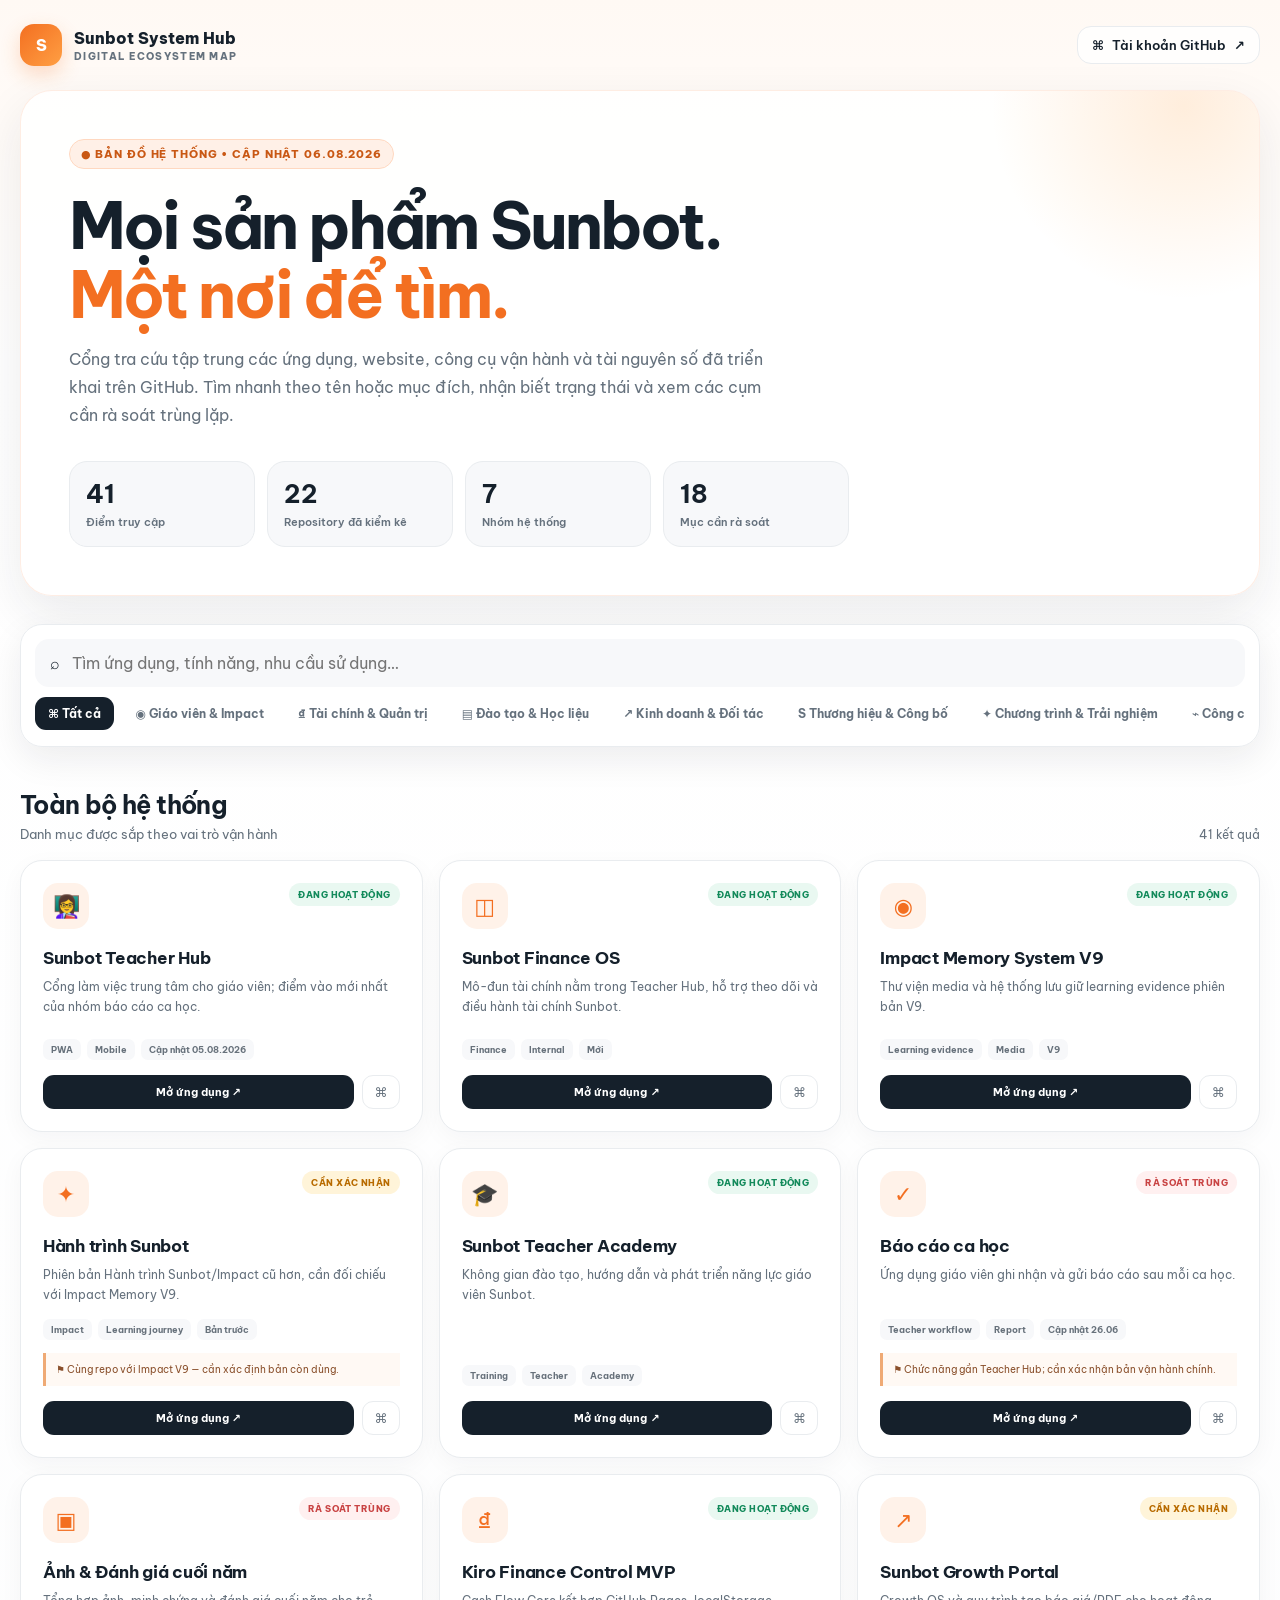
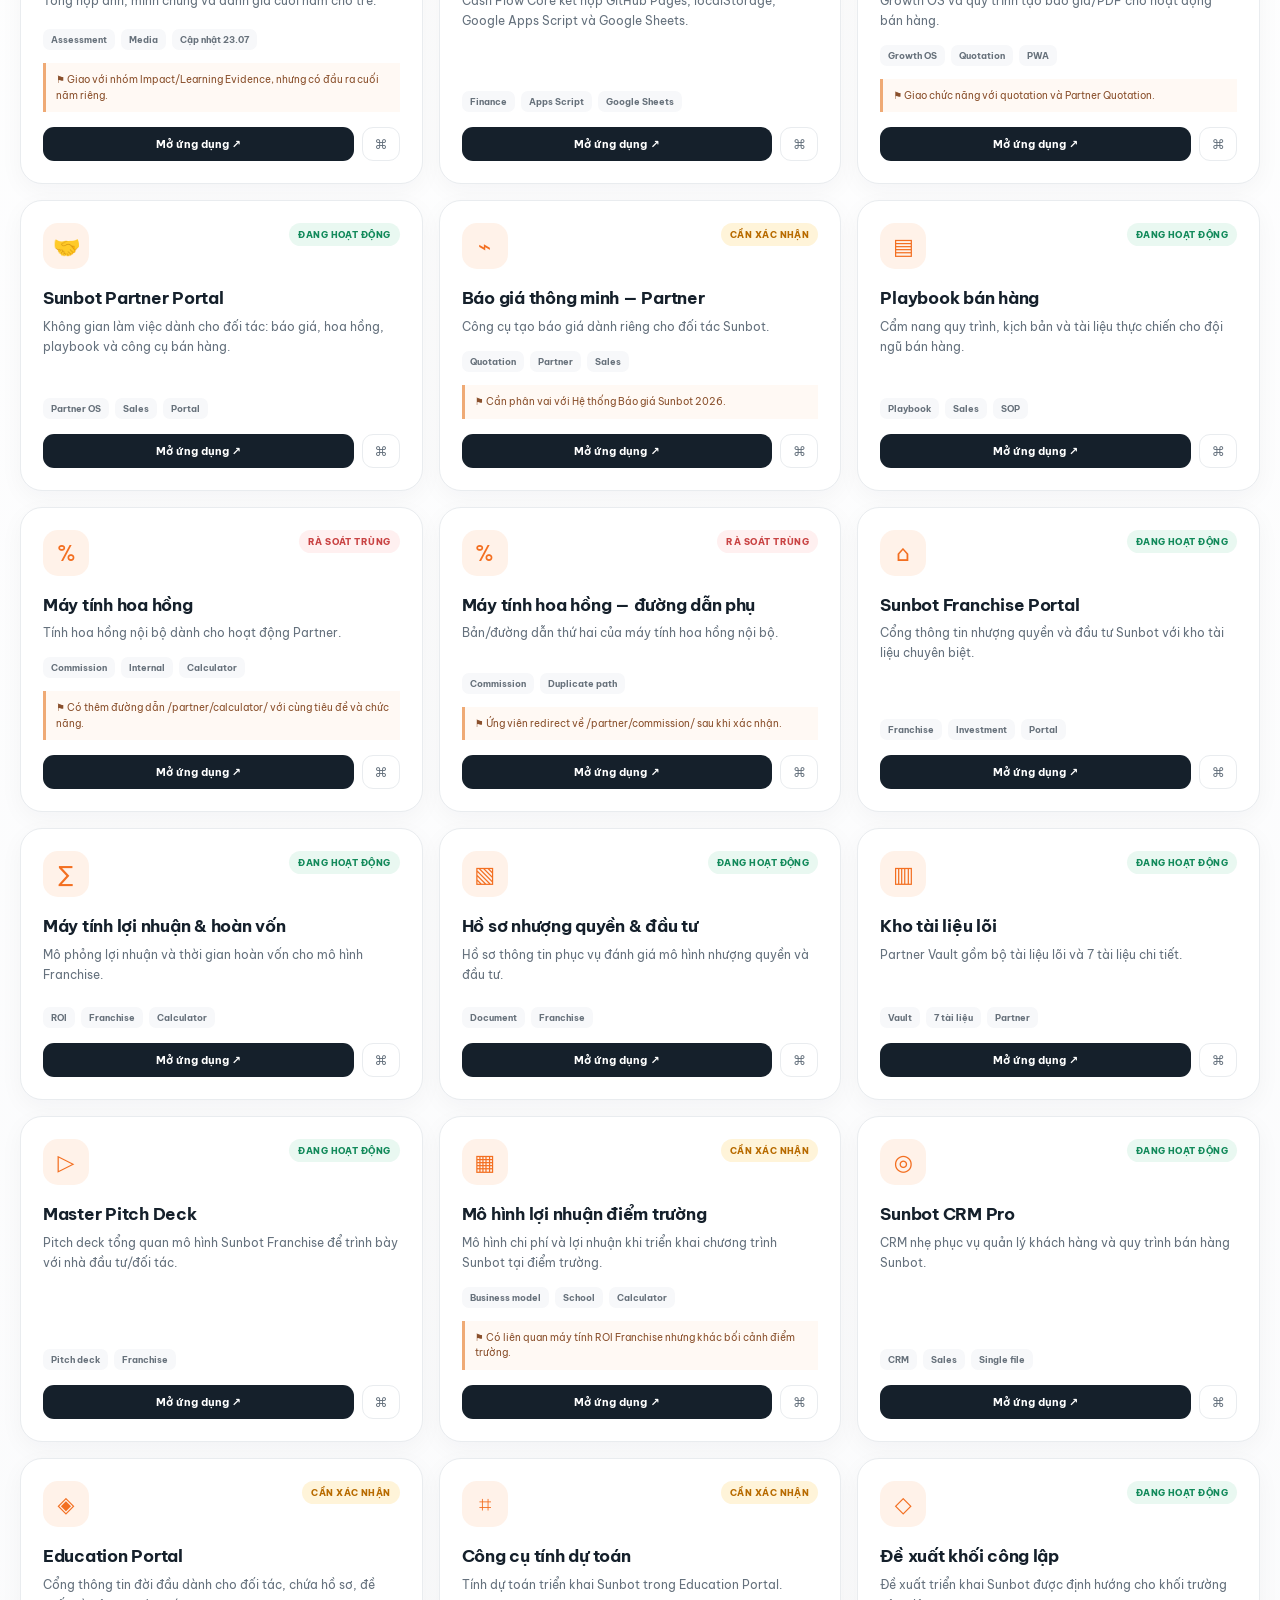
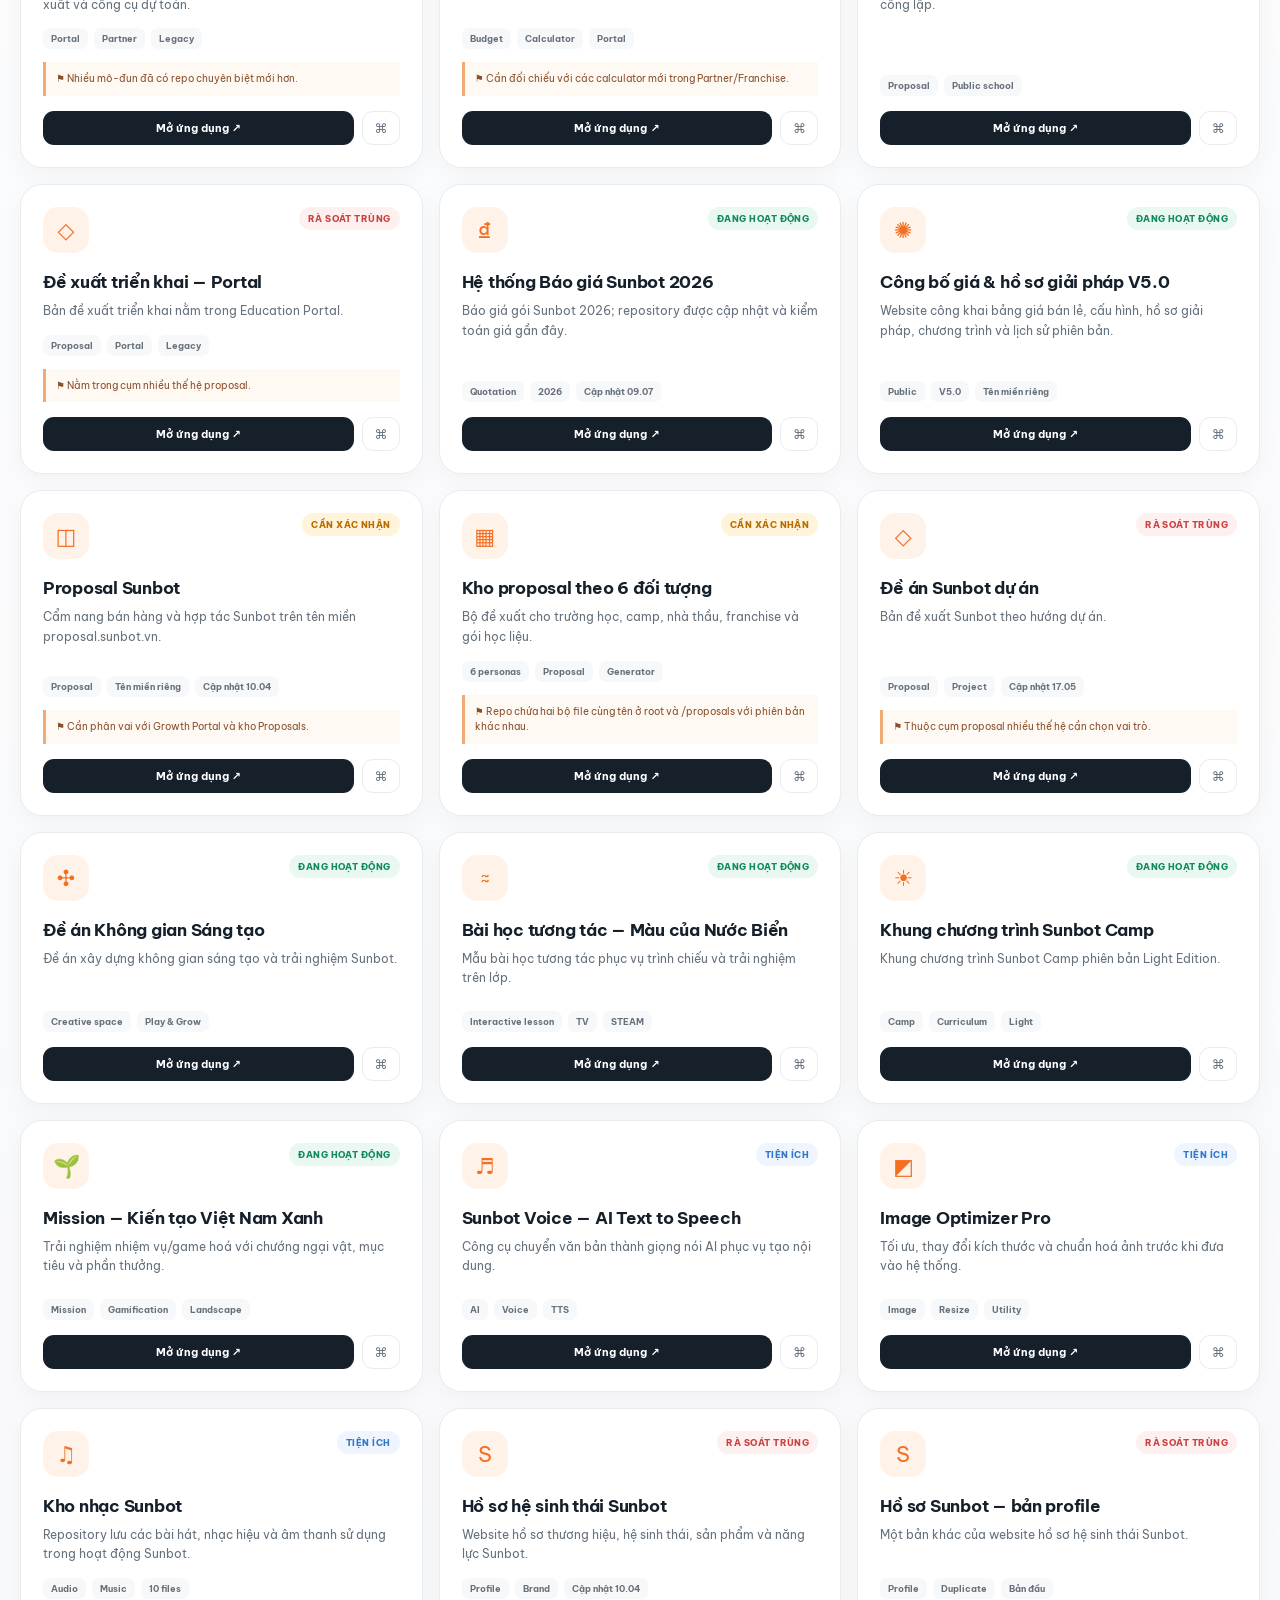
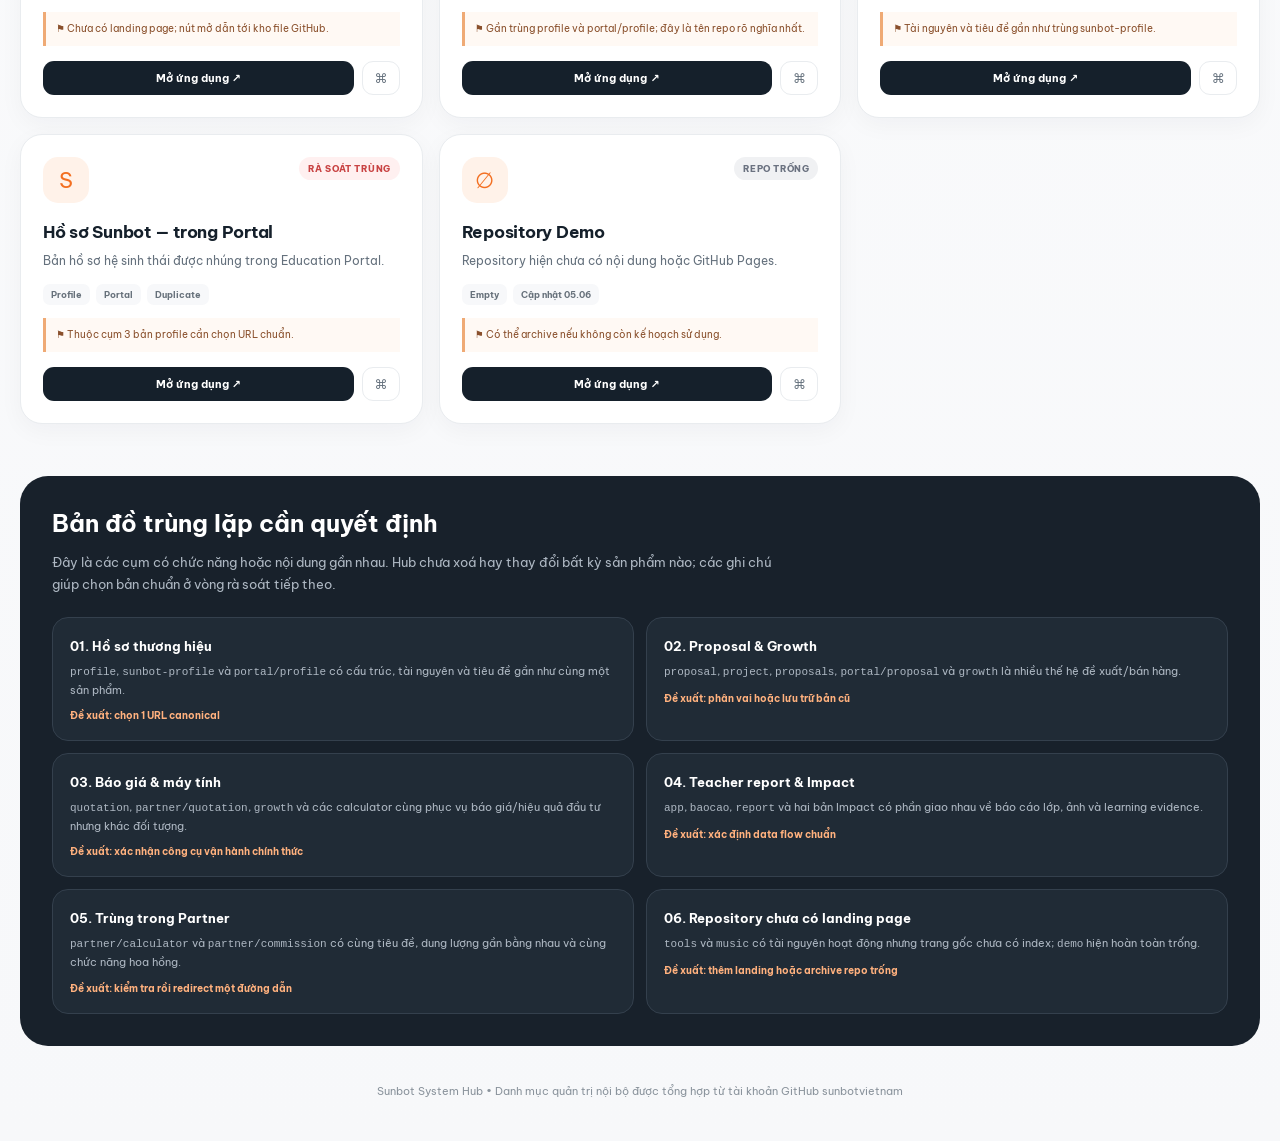
==== index.html @ 1b84eb90 "Create Sunbot System Hub" ====
<!doctype html>
<html lang="vi">
<head>
  <meta charset="utf-8">
  <meta name="viewport" content="width=device-width, initial-scale=1, viewport-fit=cover">
  <meta name="theme-color" content="#f36f21">
  <meta name="description" content="Cổng tra cứu tập trung các ứng dụng, website và công cụ trong hệ sinh thái Sunbot.">
  <title>Sunbot System Hub — Bản đồ hệ sinh thái số</title>
  <link rel="preconnect" href="https://fonts.googleapis.com">
  <link rel="preconnect" href="https://fonts.gstatic.com" crossorigin>
  <link href="https://fonts.googleapis.com/css2?family=Be+Vietnam+Pro:wght@400;500;600;700;800&display=swap" rel="stylesheet">
  <style>
    :root{--orange:#f36f21;--orange-2:#ff9f43;--ink:#15202b;--muted:#65717d;--line:#e9ecef;--soft:#f7f8fa;--white:#fff;--green:#138a5b;--amber:#b86b00;--red:#c94444;--blue:#3377c7;--shadow:0 18px 50px rgba(28,35,43,.09);--radius:24px}
    *{box-sizing:border-box}html{scroll-behavior:smooth}body{margin:0;color:var(--ink);font-family:"Be Vietnam Pro",system-ui,sans-serif;background:linear-gradient(180deg,#fff9f4 0,#fff 360px,#f7f8fa 100%);min-height:100vh}button,input{font:inherit}a{color:inherit;text-decoration:none}
    .shell{width:min(1240px,calc(100% - 40px));margin:auto}.topbar{display:flex;align-items:center;justify-content:space-between;padding:24px 0}.brand{display:flex;align-items:center;gap:12px;font-weight:800}.brand-mark{width:42px;height:42px;border-radius:14px;display:grid;place-items:center;color:#fff;background:linear-gradient(135deg,var(--orange),var(--orange-2));box-shadow:0 8px 20px rgba(243,111,33,.24)}.brand small{display:block;color:var(--muted);font-size:10px;letter-spacing:.13em;text-transform:uppercase;margin-top:2px}.github-link{display:flex;align-items:center;gap:8px;border:1px solid var(--line);padding:10px 14px;border-radius:14px;background:rgba(255,255,255,.8);font-size:13px;font-weight:600}.github-link:hover{border-color:#cfd4d8;background:#fff}
    .hero{position:relative;overflow:hidden;padding:48px;border:1px solid rgba(243,111,33,.12);border-radius:32px;background:rgba(255,255,255,.82);box-shadow:var(--shadow);isolation:isolate}.hero:after{content:"";position:absolute;z-index:-1;width:390px;height:390px;right:-120px;top:-180px;border-radius:50%;background:radial-gradient(circle,var(--orange-2),rgba(255,159,67,0) 70%);opacity:.18}.eyebrow{display:inline-flex;gap:8px;align-items:center;color:#c95713;background:#fff0e7;border:1px solid #ffd8c0;padding:7px 11px;border-radius:999px;font-size:11px;font-weight:800;letter-spacing:.08em;text-transform:uppercase}.hero h1{font-size:clamp(34px,5vw,64px);line-height:1.08;letter-spacing:-.045em;margin:22px 0 16px;max-width:850px}.hero h1 span{color:var(--orange)}.hero p{font-size:16px;line-height:1.75;color:var(--muted);max-width:720px;margin:0}.stats{display:grid;grid-template-columns:repeat(4,1fr);gap:12px;margin-top:32px;max-width:780px}.stat{padding:16px;border-radius:18px;background:var(--soft);border:1px solid var(--line)}.stat b{display:block;font-size:25px}.stat span{font-size:11px;color:var(--muted);font-weight:600}
    .toolbar{position:sticky;top:0;z-index:20;margin:28px 0 20px;padding:14px;border:1px solid var(--line);border-radius:22px;background:rgba(255,255,255,.9);box-shadow:0 12px 35px rgba(20,30,40,.08);backdrop-filter:blur(15px)}.search{display:flex;align-items:center;gap:10px;padding:0 14px;background:var(--soft);border:1px solid transparent;border-radius:14px}.search:focus-within{border-color:#ffbd91;background:#fff}.search input{width:100%;height:46px;border:0;outline:0;background:transparent;color:var(--ink)}.filters{display:flex;gap:8px;margin-top:10px;overflow:auto;padding-bottom:2px;scrollbar-width:none}.filter{white-space:nowrap;border:0;background:transparent;color:var(--muted);padding:9px 13px;border-radius:11px;cursor:pointer;font-size:12px;font-weight:700}.filter.active{color:#fff;background:var(--ink)}
    .section-head{display:flex;align-items:end;justify-content:space-between;margin:42px 0 18px}.section-head h2{margin:0 0 5px;font-size:25px;letter-spacing:-.025em}.section-head p{margin:0;color:var(--muted);font-size:13px}.count{font-size:12px;color:var(--muted)}.grid{display:grid;grid-template-columns:repeat(3,1fr);gap:16px}.card{display:flex;flex-direction:column;min-height:272px;padding:22px;border-radius:22px;border:1px solid var(--line);background:#fff;box-shadow:0 7px 25px rgba(25,35,45,.04);transition:.2s}.card:hover{transform:translateY(-3px);box-shadow:0 18px 36px rgba(25,35,45,.10);border-color:#ddd}.card-top{display:flex;justify-content:space-between;gap:12px;align-items:start}.icon{display:grid;place-items:center;width:46px;height:46px;border-radius:15px;background:#fff2e9;color:var(--orange);font-size:22px}.badge{padding:6px 9px;border-radius:999px;font-size:9px;font-weight:800;letter-spacing:.05em;text-transform:uppercase}.badge.active{color:var(--green);background:#e9f8f1}.badge.review{color:var(--amber);background:#fff4d9}.badge.duplicate{color:var(--red);background:#fff0f0}.badge.utility{color:var(--blue);background:#eef5ff}.badge.empty{color:#6b7280;background:#f0f1f3}.card h3{font-size:17px;line-height:1.35;margin:18px 0 7px;letter-spacing:-.015em}.card .desc{color:var(--muted);font-size:12px;line-height:1.65;margin:0 0 14px}.meta{display:flex;flex-wrap:wrap;gap:6px;margin-top:auto}.chip{padding:5px 8px;background:var(--soft);border-radius:7px;color:#67717b;font-size:9px;font-weight:700}.note{margin-top:13px;padding:9px 10px;border-left:3px solid #efaa75;background:#fff9f4;color:#8a502c;font-size:10px;line-height:1.55}.actions{display:flex;gap:8px;margin-top:15px}.open{flex:1;text-align:center;padding:10px 12px;border-radius:11px;background:var(--ink);color:#fff;font-size:11px;font-weight:700}.repo{display:grid;place-items:center;width:38px;border:1px solid var(--line);border-radius:11px;color:var(--muted);font-size:13px}.open:hover{background:var(--orange)}.repo:hover{border-color:var(--ink);color:var(--ink)}
    .audit{margin-top:52px;padding:32px;border-radius:28px;background:#18212b;color:#fff}.audit h2{margin:0 0 8px}.audit>p{color:#aeb8c3;font-size:13px;line-height:1.7;max-width:720px}.audit-grid{display:grid;grid-template-columns:repeat(2,1fr);gap:12px;margin-top:22px}.audit-item{padding:17px;border:1px solid #34404d;border-radius:16px;background:#202b36}.audit-item b{font-size:13px}.audit-item p{margin:8px 0 0;color:#aeb8c3;font-size:11px;line-height:1.6}.audit-item span{display:inline-block;margin-top:10px;color:#ffb17e;font-size:10px;font-weight:700}.empty-state{display:none;text-align:center;padding:70px 20px;color:var(--muted)}footer{padding:38px 0 46px;text-align:center;color:#8a939c;font-size:11px}
    @media(max-width:920px){.grid{grid-template-columns:repeat(2,1fr)}.stats{grid-template-columns:repeat(2,1fr)}.hero{padding:36px}.audit-grid{grid-template-columns:1fr}}
    @media(max-width:620px){.shell{width:min(100% - 24px,1240px)}.topbar{padding:15px 0}.brand small{display:none}.github-link span{display:none}.hero{padding:28px 22px;border-radius:25px}.hero h1{font-size:38px}.hero p{font-size:14px}.stats{gap:8px}.stat{padding:13px}.stat b{font-size:21px}.toolbar{margin-top:18px;border-radius:18px}.grid{grid-template-columns:1fr}.section-head{margin-top:30px}.card{min-height:250px}.audit{padding:25px 19px;border-radius:24px}}
  </style>
</head>
<body>
  <header class="shell topbar">
    <a class="brand" href="#top"><span class="brand-mark">S</span><span>Sunbot System Hub<small>Digital ecosystem map</small></span></a>
    <a class="github-link" href="https://github.com/sunbotvietnam" target="_blank" rel="noopener">⌘ <span>Tài khoản GitHub</span> ↗</a>
  </header>
  <main id="top" class="shell">
    <section class="hero">
      <span class="eyebrow">● Bản đồ hệ thống • cập nhật 06.08.2026</span>
      <h1>Mọi sản phẩm Sunbot.<br><span>Một nơi để tìm.</span></h1>
      <p>Cổng tra cứu tập trung các ứng dụng, website, công cụ vận hành và tài nguyên số đã triển khai trên GitHub. Tìm nhanh theo tên hoặc mục đích, nhận biết trạng thái và xem các cụm cần rà soát trùng lặp.</p>
      <div class="stats"><div class="stat"><b id="statItems">0</b><span>Điểm truy cập</span></div><div class="stat"><b>22</b><span>Repository đã kiểm kê</span></div><div class="stat"><b id="statCategories">0</b><span>Nhóm hệ thống</span></div><div class="stat"><b id="statReview">0</b><span>Mục cần rà soát</span></div></div>
    </section>
    <section class="toolbar" aria-label="Tìm kiếm và bộ lọc">
      <label class="search">⌕<input id="search" type="search" placeholder="Tìm ứng dụng, tính năng, nhu cầu sử dụng…" autocomplete="off"></label>
      <div class="filters" id="filters"></div>
    </section>
    <div class="section-head"><div><h2 id="viewTitle">Toàn bộ hệ thống</h2><p id="viewSubtitle">Danh mục được sắp theo vai trò vận hành</p></div><span class="count" id="resultCount"></span></div>
    <section class="grid" id="grid" aria-live="polite"></section>
    <div class="empty-state" id="empty">Không tìm thấy nội dung phù hợp. Hãy thử từ khoá khác.</div>
    <section class="audit" id="audit">
      <h2>Bản đồ trùng lặp cần quyết định</h2>
      <p>Đây là các cụm có chức năng hoặc nội dung gần nhau. Hub chưa xoá hay thay đổi bất kỳ sản phẩm nào; các ghi chú giúp chọn bản chuẩn ở vòng rà soát tiếp theo.</p>
      <div class="audit-grid">
        <article class="audit-item"><b>01. Hồ sơ thương hiệu</b><p><code>profile</code>, <code>sunbot-profile</code> và <code>portal/profile</code> có cấu trúc, tài nguyên và tiêu đề gần như cùng một sản phẩm.</p><span>Đề xuất: chọn 1 URL canonical</span></article>
        <article class="audit-item"><b>02. Proposal & Growth</b><p><code>proposal</code>, <code>project</code>, <code>proposals</code>, <code>portal/proposal</code> và <code>growth</code> là nhiều thế hệ đề xuất/bán hàng.</p><span>Đề xuất: phân vai hoặc lưu trữ bản cũ</span></article>
        <article class="audit-item"><b>03. Báo giá & máy tính</b><p><code>quotation</code>, <code>partner/quotation</code>, <code>growth</code> và các calculator cùng phục vụ báo giá/hiệu quả đầu tư nhưng khác đối tượng.</p><span>Đề xuất: xác nhận công cụ vận hành chính thức</span></article>
        <article class="audit-item"><b>04. Teacher report & Impact</b><p><code>app</code>, <code>baocao</code>, <code>report</code> và hai bản Impact có phần giao nhau về báo cáo lớp, ảnh và learning evidence.</p><span>Đề xuất: xác định data flow chuẩn</span></article>
        <article class="audit-item"><b>05. Trùng trong Partner</b><p><code>partner/calculator</code> và <code>partner/commission</code> có cùng tiêu đề, dung lượng gần bằng nhau và cùng chức năng hoa hồng.</p><span>Đề xuất: kiểm tra rồi redirect một đường dẫn</span></article>
        <article class="audit-item"><b>06. Repository chưa có landing page</b><p><code>tools</code> và <code>music</code> có tài nguyên hoạt động nhưng trang gốc chưa có index; <code>demo</code> hiện hoàn toàn trống.</p><span>Đề xuất: thêm landing hoặc archive repo trống</span></article>
      </div>
    </section>
  </main>
  <footer class="shell">Sunbot System Hub • Danh mục quản trị nội bộ được tổng hợp từ tài khoản GitHub sunbotvietnam</footer>
  <script>
    const G='https://github.com/sunbotvietnam/';
    const P='https://sunbotvietnam.github.io/';
    const items=[
      {n:'Sunbot Teacher Hub',c:'Giáo viên & Impact',i:'👩‍🏫',u:P+'app/',r:'app',s:'active',d:'Cổng làm việc trung tâm cho giáo viên; điểm vào mới nhất của nhóm báo cáo ca học.',t:['PWA','Mobile','Cập nhật 05.08.2026'],k:'giáo viên báo cáo ca học teacher'},
      {n:'Sunbot Finance OS',c:'Tài chính & Quản trị',i:'◫',u:P+'app/finance/',r:'app',s:'active',d:'Mô-đun tài chính nằm trong Teacher Hub, hỗ trợ theo dõi và điều hành tài chính Sunbot.',t:['Finance','Internal','Mới'],k:'tài chính dòng tiền'},
      {n:'Impact Memory System V9',c:'Giáo viên & Impact',i:'◉',u:P+'app/impact%2026.6/',r:'app',s:'active',d:'Thư viện media và hệ thống lưu giữ learning evidence phiên bản V9.',t:['Learning evidence','Media','V9'],k:'ảnh video lớp học impact memory'},
      {n:'Hành trình Sunbot',c:'Giáo viên & Impact',i:'✦',u:P+'app/impact/',r:'app',s:'review',d:'Phiên bản Hành trình Sunbot/Impact cũ hơn, cần đối chiếu với Impact Memory V9.',t:['Impact','Learning journey','Bản trước'],note:'Cùng repo với Impact V9 — cần xác định bản còn dùng.',k:'hành trình trẻ đánh giá'},
      {n:'Sunbot Teacher Academy',c:'Đào tạo & Học liệu',i:'🎓',u:P+'app/training/',r:'app',s:'active',d:'Không gian đào tạo, hướng dẫn và phát triển năng lực giáo viên Sunbot.',t:['Training','Teacher','Academy'],k:'đào tạo giáo viên học viện'},
      {n:'Báo cáo ca học',c:'Giáo viên & Impact',i:'✓',u:P+'baocao/',r:'baocao',s:'duplicate',d:'Ứng dụng giáo viên ghi nhận và gửi báo cáo sau mỗi ca học.',t:['Teacher workflow','Report','Cập nhật 26.06'],note:'Chức năng gần Teacher Hub; cần xác nhận bản vận hành chính.',k:'báo cáo ca học giáo viên'},
      {n:'Ảnh & Đánh giá cuối năm',c:'Giáo viên & Impact',i:'▣',u:P+'report/',r:'report',s:'duplicate',d:'Tổng hợp ảnh, minh chứng và đánh giá cuối năm cho trẻ.',t:['Assessment','Media','Cập nhật 23.07'],note:'Giao với nhóm Impact/Learning Evidence, nhưng có đầu ra cuối năm riêng.',k:'ảnh đánh giá trẻ cuối năm report'},
      {n:'Kiro Finance Control MVP',c:'Tài chính & Quản trị',i:'₫',u:P+'kiro-finance-control-mvp/',r:'kiro-finance-control-mvp',s:'active',d:'Cash Flow Core kết hợp GitHub Pages, localStorage, Google Apps Script và Google Sheets.',t:['Finance','Apps Script','Google Sheets'],k:'kiro tài chính cash flow kiểm soát'},
      {n:'Sunbot Growth Portal',c:'Kinh doanh & Đối tác',i:'↗',u:P+'growth/',r:'growth',s:'review',d:'Growth OS và quy trình tạo báo giá/PDF cho hoạt động bán hàng.',t:['Growth OS','Quotation','PWA'],note:'Giao chức năng với quotation và Partner Quotation.',k:'tăng trưởng báo giá pdf sales'},
      {n:'Sunbot Partner Portal',c:'Kinh doanh & Đối tác',i:'🤝',u:P+'partner/',r:'partner',s:'active',d:'Không gian làm việc dành cho đối tác: báo giá, hoa hồng, playbook và công cụ bán hàng.',t:['Partner OS','Sales','Portal'],k:'đối tác kinh doanh portal'},
      {n:'Báo giá thông minh — Partner',c:'Kinh doanh & Đối tác',i:'⌁',u:P+'partner/quotation/',r:'partner',s:'review',d:'Công cụ tạo báo giá dành riêng cho đối tác Sunbot.',t:['Quotation','Partner','Sales'],note:'Cần phân vai với Hệ thống Báo giá Sunbot 2026.',k:'báo giá đối tác thông minh'},
      {n:'Playbook bán hàng',c:'Kinh doanh & Đối tác',i:'▤',u:P+'partner/playbook/',r:'partner',s:'active',d:'Cẩm nang quy trình, kịch bản và tài liệu thực chiến cho đội ngũ bán hàng.',t:['Playbook','Sales','SOP'],k:'bán hàng kịch bản sop'},
      {n:'Máy tính hoa hồng',c:'Kinh doanh & Đối tác',i:'%',u:P+'partner/commission/',r:'partner',s:'duplicate',d:'Tính hoa hồng nội bộ dành cho hoạt động Partner.',t:['Commission','Internal','Calculator'],note:'Có thêm đường dẫn /partner/calculator/ với cùng tiêu đề và chức năng.',k:'hoa hồng nội bộ partner calculator'},
      {n:'Máy tính hoa hồng — đường dẫn phụ',c:'Kinh doanh & Đối tác',i:'%',u:P+'partner/calculator/',r:'partner',s:'duplicate',d:'Bản/đường dẫn thứ hai của máy tính hoa hồng nội bộ.',t:['Commission','Duplicate path'],note:'Ứng viên redirect về /partner/commission/ sau khi xác nhận.',k:'hoa hồng calculator trùng'},
      {n:'Sunbot Franchise Portal',c:'Kinh doanh & Đối tác',i:'⌂',u:P+'franchise/',r:'franchise',s:'active',d:'Cổng thông tin nhượng quyền và đầu tư Sunbot với kho tài liệu chuyên biệt.',t:['Franchise','Investment','Portal'],k:'nhượng quyền đầu tư'},
      {n:'Máy tính lợi nhuận & hoàn vốn',c:'Tài chính & Quản trị',i:'∑',u:P+'franchise/calculator/',r:'franchise',s:'active',d:'Mô phỏng lợi nhuận và thời gian hoàn vốn cho mô hình Franchise.',t:['ROI','Franchise','Calculator'],k:'lợi nhuận hoàn vốn roi'},
      {n:'Hồ sơ nhượng quyền & đầu tư',c:'Kinh doanh & Đối tác',i:'▧',u:P+'franchise/document/',r:'franchise',s:'active',d:'Hồ sơ thông tin phục vụ đánh giá mô hình nhượng quyền và đầu tư.',t:['Document','Franchise'],k:'hồ sơ nhượng quyền'},
      {n:'Kho tài liệu lõi',c:'Đào tạo & Học liệu',i:'▥',u:P+'franchise/materials/',r:'franchise',s:'active',d:'Partner Vault gồm bộ tài liệu lõi và 7 tài liệu chi tiết.',t:['Vault','7 tài liệu','Partner'],k:'kho tài liệu đối tác'},
      {n:'Master Pitch Deck',c:'Kinh doanh & Đối tác',i:'▷',u:P+'franchise/pitch-deck/',r:'franchise',s:'active',d:'Pitch deck tổng quan mô hình Sunbot Franchise để trình bày với nhà đầu tư/đối tác.',t:['Pitch deck','Franchise'],k:'thuyết trình nhà đầu tư'},
      {n:'Mô hình lợi nhuận điểm trường',c:'Tài chính & Quản trị',i:'▦',u:P+'bm/',r:'bm',s:'review',d:'Mô hình chi phí và lợi nhuận khi triển khai chương trình Sunbot tại điểm trường.',t:['Business model','School','Calculator'],note:'Có liên quan máy tính ROI Franchise nhưng khác bối cảnh điểm trường.',k:'mô hình kinh doanh chi phí lợi nhuận'},
      {n:'Sunbot CRM Pro',c:'Kinh doanh & Đối tác',i:'◎',u:P+'crm/',r:'crm',s:'active',d:'CRM nhẹ phục vụ quản lý khách hàng và quy trình bán hàng Sunbot.',t:['CRM','Sales','Single file'],k:'khách hàng sales pipeline'},
      {n:'Education Portal',c:'Kinh doanh & Đối tác',i:'◈',u:P+'portal/',r:'portal',s:'review',d:'Cổng thông tin đời đầu dành cho đối tác, chứa hồ sơ, đề xuất và công cụ dự toán.',t:['Portal','Partner','Legacy'],note:'Nhiều mô-đun đã có repo chuyên biệt mới hơn.',k:'cổng thông tin đối tác cũ'},
      {n:'Công cụ tính dự toán',c:'Tài chính & Quản trị',i:'⌗',u:P+'portal/calculator/',r:'portal',s:'review',d:'Tính dự toán triển khai Sunbot trong Education Portal.',t:['Budget','Calculator','Portal'],note:'Cần đối chiếu với các calculator mới trong Partner/Franchise.',k:'dự toán ngân sách triển khai'},
      {n:'Đề xuất khối công lập',c:'Kinh doanh & Đối tác',i:'◇',u:P+'portal/cong-lap/',r:'portal',s:'active',d:'Đề xuất triển khai Sunbot được định hướng cho khối trường công lập.',t:['Proposal','Public school'],k:'đề xuất công lập trường học'},
      {n:'Đề xuất triển khai — Portal',c:'Kinh doanh & Đối tác',i:'◇',u:P+'portal/proposal/',r:'portal',s:'duplicate',d:'Bản đề xuất triển khai nằm trong Education Portal.',t:['Proposal','Portal','Legacy'],note:'Nằm trong cụm nhiều thế hệ proposal.',k:'đề xuất triển khai'},
      {n:'Hệ thống Báo giá Sunbot 2026',c:'Kinh doanh & Đối tác',i:'₫',u:P+'quotation/',r:'quotation',s:'active',d:'Báo giá gói Sunbot 2026; repository được cập nhật và kiểm toán giá gần đây.',t:['Quotation','2026','Cập nhật 09.07'],k:'báo giá 2026 gói sản phẩm'},
      {n:'Công bố giá & hồ sơ giải pháp V5.0',c:'Thương hiệu & Công bố',i:'✺',u:'https://congbo.sunbot.vn/',r:'sunbot-cong-bo-gia',s:'active',d:'Website công khai bảng giá bán lẻ, cấu hình, hồ sơ giải pháp, chương trình và lịch sử phiên bản.',t:['Public','V5.0','Tên miền riêng'],k:'công bố bảng giá cấu hình hồ sơ giải pháp'},
      {n:'Proposal Sunbot',c:'Kinh doanh & Đối tác',i:'◫',u:'http://proposal.sunbot.vn/',r:'proposal',s:'review',d:'Cẩm nang bán hàng và hợp tác Sunbot trên tên miền proposal.sunbot.vn.',t:['Proposal','Tên miền riêng','Cập nhật 10.04'],note:'Cần phân vai với Growth Portal và kho Proposals.',k:'cẩm nang bán hàng hợp tác'},
      {n:'Kho proposal theo 6 đối tượng',c:'Kinh doanh & Đối tác',i:'▦',u:P+'proposals/',r:'proposals',s:'review',d:'Bộ đề xuất cho trường học, camp, nhà thầu, franchise và gói học liệu.',t:['6 personas','Proposal','Generator'],note:'Repo chứa hai bộ file cùng tên ở root và /proposals với phiên bản khác nhau.',k:'proposal trường camp nhà thầu franchise học liệu'},
      {n:'Đề án Sunbot dự án',c:'Kinh doanh & Đối tác',i:'◇',u:P+'project/',r:'project',s:'duplicate',d:'Bản đề xuất Sunbot theo hướng dự án.',t:['Proposal','Project','Cập nhật 17.05'],note:'Thuộc cụm proposal nhiều thế hệ cần chọn vai trò.',k:'đề án dự án'},
      {n:'Đề án Không gian Sáng tạo',c:'Chương trình & Trải nghiệm',i:'✣',u:P+'playgrow/',r:'playgrow',s:'active',d:'Đề án xây dựng không gian sáng tạo và trải nghiệm Sunbot.',t:['Creative space','Play & Grow'],k:'không gian sáng tạo trải nghiệm'},
      {n:'Bài học tương tác — Màu của Nước Biển',c:'Chương trình & Trải nghiệm',i:'≈',u:P+'playgrow/sc/bai-hoc-nui-da/',r:'playgrow',s:'active',d:'Mẫu bài học tương tác phục vụ trình chiếu và trải nghiệm trên lớp.',t:['Interactive lesson','TV','STEAM'],k:'bài học màu nước biển núi đá'},
      {n:'Khung chương trình Sunbot Camp',c:'Chương trình & Trải nghiệm',i:'☀',u:P+'playgrow/sc/sunbot-camp/',r:'playgrow',s:'active',d:'Khung chương trình Sunbot Camp phiên bản Light Edition.',t:['Camp','Curriculum','Light'],k:'trại hè chương trình'},
      {n:'Mission — Kiến tạo Việt Nam Xanh',c:'Chương trình & Trải nghiệm',i:'🌱',u:P+'mission/',r:'mission',s:'active',d:'Trải nghiệm nhiệm vụ/game hoá với chướng ngại vật, mục tiêu và phần thưởng.',t:['Mission','Gamification','Landscape'],k:'game việt nam xanh nhiệm vụ'},
      {n:'Sunbot Voice — AI Text to Speech',c:'Công cụ & Tài nguyên',i:'♬',u:P+'tools/voice/',r:'tools',s:'utility',d:'Công cụ chuyển văn bản thành giọng nói AI phục vụ tạo nội dung.',t:['AI','Voice','TTS'],k:'giọng nói chuyển văn bản audio'},
      {n:'Image Optimizer Pro',c:'Công cụ & Tài nguyên',i:'◩',u:P+'tools/resize/',r:'tools',s:'utility',d:'Tối ưu, thay đổi kích thước và chuẩn hoá ảnh trước khi đưa vào hệ thống.',t:['Image','Resize','Utility'],k:'ảnh resize nén tối ưu'},
      {n:'Kho nhạc Sunbot',c:'Công cụ & Tài nguyên',i:'♫',u:G+'music',r:'music',s:'utility',d:'Repository lưu các bài hát, nhạc hiệu và âm thanh sử dụng trong hoạt động Sunbot.',t:['Audio','Music','10 files'],note:'Chưa có landing page; nút mở dẫn tới kho file GitHub.',k:'nhạc bài hát âm thanh'},
      {n:'Hồ sơ hệ sinh thái Sunbot',c:'Thương hiệu & Công bố',i:'S',u:P+'sunbot-profile/',r:'sunbot-profile',s:'duplicate',d:'Website hồ sơ thương hiệu, hệ sinh thái, sản phẩm và năng lực Sunbot.',t:['Profile','Brand','Cập nhật 10.04'],note:'Gần trùng profile và portal/profile; đây là tên repo rõ nghĩa nhất.',k:'hồ sơ thương hiệu năng lực'},
      {n:'Hồ sơ Sunbot — bản profile',c:'Thương hiệu & Công bố',i:'S',u:P+'profile/',r:'profile',s:'duplicate',d:'Một bản khác của website hồ sơ hệ sinh thái Sunbot.',t:['Profile','Duplicate','Bản đầu'],note:'Tài nguyên và tiêu đề gần như trùng sunbot-profile.',k:'hồ sơ thương hiệu'},
      {n:'Hồ sơ Sunbot — trong Portal',c:'Thương hiệu & Công bố',i:'S',u:P+'portal/profile/',r:'portal',s:'duplicate',d:'Bản hồ sơ hệ sinh thái được nhúng trong Education Portal.',t:['Profile','Portal','Duplicate'],note:'Thuộc cụm 3 bản profile cần chọn URL chuẩn.',k:'profile portal thương hiệu'},
      {n:'Repository Demo',c:'Công cụ & Tài nguyên',i:'∅',u:G+'demo',r:'demo',s:'empty',d:'Repository hiện chưa có nội dung hoặc GitHub Pages.',t:['Empty','Cập nhật 05.06'],note:'Có thể archive nếu không còn kế hoạch sử dụng.',k:'demo trống'},
    ];
    const labels={active:'Đang hoạt động',review:'Cần xác nhận',duplicate:'Rà soát trùng',utility:'Tiện ích',empty:'Repo trống'};
    const categoryIcons={'Tất cả':'⌘','Giáo viên & Impact':'◉','Kinh doanh & Đối tác':'↗','Tài chính & Quản trị':'₫','Chương trình & Trải nghiệm':'✦','Đào tạo & Học liệu':'▤','Thương hiệu & Công bố':'S','Công cụ & Tài nguyên':'⌁'};
    const filters=['Tất cả',...new Set(items.map(x=>x.c))]; let active='Tất cả';
    const clean=s=>(s||'').toLowerCase().normalize('NFD').replace(/[\u0300-\u036f]/g,'').replace(/đ/g,'d');
    function drawFilters(){document.querySelector('#filters').innerHTML=filters.map(f=>`<button class="filter ${f===active?'active':''}" data-filter="${f}">${categoryIcons[f]} ${f}</button>`).join('');document.querySelectorAll('.filter').forEach(b=>b.onclick=()=>{active=b.dataset.filter;drawFilters();render()})}
    function render(){const q=clean(document.querySelector('#search').value);const list=items.filter(x=>(active==='Tất cả'||x.c===active)&&clean([x.n,x.c,x.d,x.k,...x.t].join(' ')).includes(q));document.querySelector('#viewTitle').textContent=active==='Tất cả'?'Toàn bộ hệ thống':active;document.querySelector('#resultCount').textContent=`${list.length} kết quả`;document.querySelector('#empty').style.display=list.length?'none':'block';document.querySelector('#grid').innerHTML=list.map(x=>`<article class="card"><div class="card-top"><span class="icon">${x.i}</span><span class="badge ${x.s}">${labels[x.s]}</span></div><h3>${x.n}</h3><p class="desc">${x.d}</p><div class="meta">${x.t.map(t=>`<span class="chip">${t}</span>`).join('')}</div>${x.note?`<div class="note">⚑ ${x.note}</div>`:''}<div class="actions"><a class="open" href="${x.u}" target="_blank" rel="noopener">Mở ứng dụng ↗</a><a class="repo" href="${G+x.r}" target="_blank" rel="noopener" title="Mở repository">⌘</a></div></article>`).join('')}
    document.querySelector('#search').addEventListener('input',render);document.querySelector('#statItems').textContent=items.length;document.querySelector('#statCategories').textContent=filters.length-1;document.querySelector('#statReview').textContent=items.filter(x=>['review','duplicate','empty'].includes(x.s)).length;drawFilters();render();
  </script>
</body>
</html>
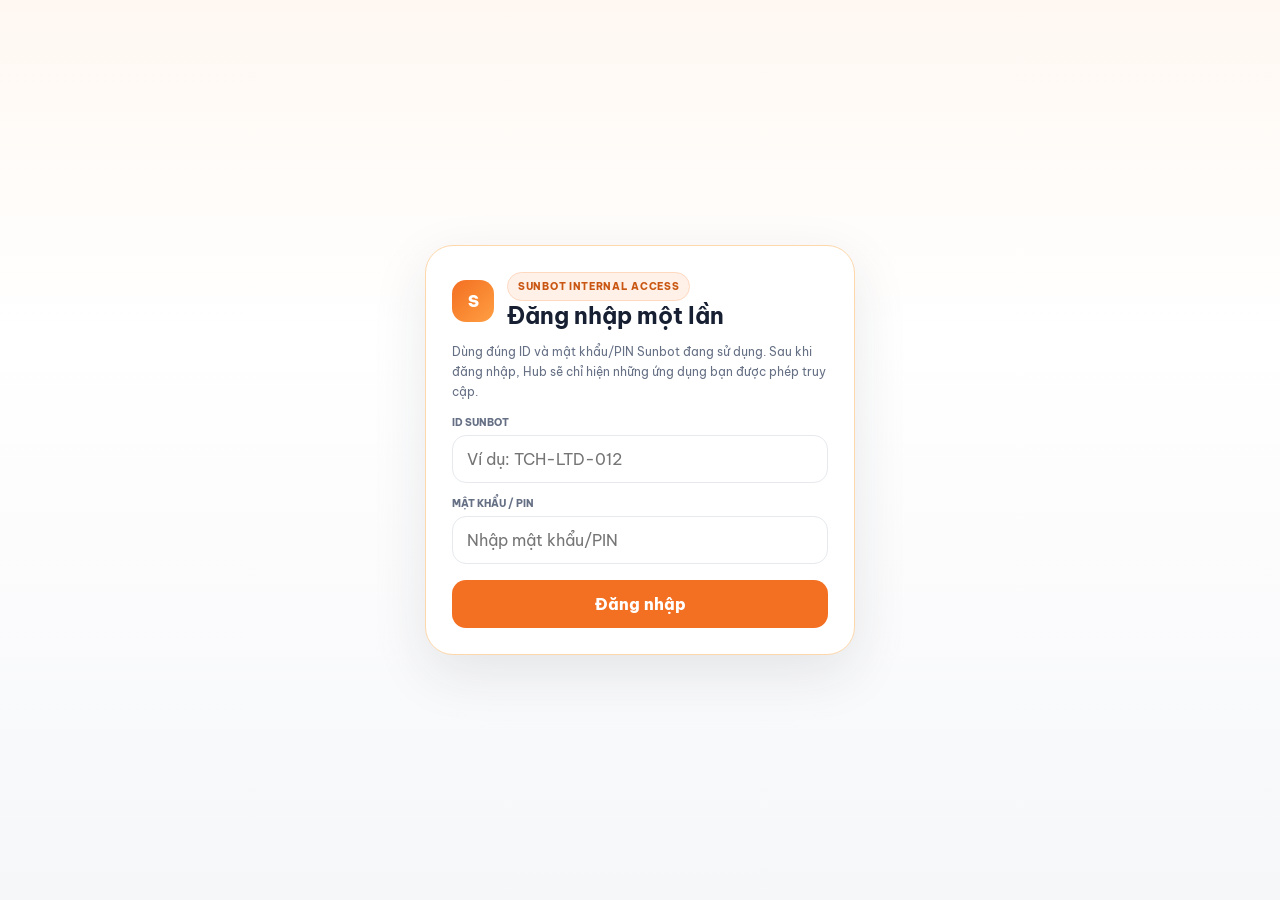
==== commit 3eb19847: "Turn System Hub into unified Sunbot access portal" ====
--- a/index.html
+++ b/index.html
@@ -1,112 +1,72 @@
 <!doctype html>
 <html lang="vi">
 <head>
-  <meta charset="utf-8">
-  <meta name="viewport" content="width=device-width, initial-scale=1, viewport-fit=cover">
-  <meta name="theme-color" content="#f36f21">
-  <meta name="description" content="Cổng tra cứu tập trung các ứng dụng, website và công cụ trong hệ sinh thái Sunbot.">
-  <title>Sunbot System Hub — Bản đồ hệ sinh thái số</title>
-  <link rel="preconnect" href="https://fonts.googleapis.com">
-  <link rel="preconnect" href="https://fonts.gstatic.com" crossorigin>
-  <link href="https://fonts.googleapis.com/css2?family=Be+Vietnam+Pro:wght@400;500;600;700;800&display=swap" rel="stylesheet">
-  <style>
-    :root{--orange:#f36f21;--orange-2:#ff9f43;--ink:#15202b;--muted:#65717d;--line:#e9ecef;--soft:#f7f8fa;--white:#fff;--green:#138a5b;--amber:#b86b00;--red:#c94444;--blue:#3377c7;--shadow:0 18px 50px rgba(28,35,43,.09);--radius:24px}
-    *{box-sizing:border-box}html{scroll-behavior:smooth}body{margin:0;color:var(--ink);font-family:"Be Vietnam Pro",system-ui,sans-serif;background:linear-gradient(180deg,#fff9f4 0,#fff 360px,#f7f8fa 100%);min-height:100vh}button,input{font:inherit}a{color:inherit;text-decoration:none}
-    .shell{width:min(1240px,calc(100% - 40px));margin:auto}.topbar{display:flex;align-items:center;justify-content:space-between;padding:24px 0}.brand{display:flex;align-items:center;gap:12px;font-weight:800}.brand-mark{width:42px;height:42px;border-radius:14px;display:grid;place-items:center;color:#fff;background:linear-gradient(135deg,var(--orange),var(--orange-2));box-shadow:0 8px 20px rgba(243,111,33,.24)}.brand small{display:block;color:var(--muted);font-size:10px;letter-spacing:.13em;text-transform:uppercase;margin-top:2px}.github-link{display:flex;align-items:center;gap:8px;border:1px solid var(--line);padding:10px 14px;border-radius:14px;background:rgba(255,255,255,.8);font-size:13px;font-weight:600}.github-link:hover{border-color:#cfd4d8;background:#fff}
-    .hero{position:relative;overflow:hidden;padding:48px;border:1px solid rgba(243,111,33,.12);border-radius:32px;background:rgba(255,255,255,.82);box-shadow:var(--shadow);isolation:isolate}.hero:after{content:"";position:absolute;z-index:-1;width:390px;height:390px;right:-120px;top:-180px;border-radius:50%;background:radial-gradient(circle,var(--orange-2),rgba(255,159,67,0) 70%);opacity:.18}.eyebrow{display:inline-flex;gap:8px;align-items:center;color:#c95713;background:#fff0e7;border:1px solid #ffd8c0;padding:7px 11px;border-radius:999px;font-size:11px;font-weight:800;letter-spacing:.08em;text-transform:uppercase}.hero h1{font-size:clamp(34px,5vw,64px);line-height:1.08;letter-spacing:-.045em;margin:22px 0 16px;max-width:850px}.hero h1 span{color:var(--orange)}.hero p{font-size:16px;line-height:1.75;color:var(--muted);max-width:720px;margin:0}.stats{display:grid;grid-template-columns:repeat(4,1fr);gap:12px;margin-top:32px;max-width:780px}.stat{padding:16px;border-radius:18px;background:var(--soft);border:1px solid var(--line)}.stat b{display:block;font-size:25px}.stat span{font-size:11px;color:var(--muted);font-weight:600}
-    .toolbar{position:sticky;top:0;z-index:20;margin:28px 0 20px;padding:14px;border:1px solid var(--line);border-radius:22px;background:rgba(255,255,255,.9);box-shadow:0 12px 35px rgba(20,30,40,.08);backdrop-filter:blur(15px)}.search{display:flex;align-items:center;gap:10px;padding:0 14px;background:var(--soft);border:1px solid transparent;border-radius:14px}.search:focus-within{border-color:#ffbd91;background:#fff}.search input{width:100%;height:46px;border:0;outline:0;background:transparent;color:var(--ink)}.filters{display:flex;gap:8px;margin-top:10px;overflow:auto;padding-bottom:2px;scrollbar-width:none}.filter{white-space:nowrap;border:0;background:transparent;color:var(--muted);padding:9px 13px;border-radius:11px;cursor:pointer;font-size:12px;font-weight:700}.filter.active{color:#fff;background:var(--ink)}
-    .section-head{display:flex;align-items:end;justify-content:space-between;margin:42px 0 18px}.section-head h2{margin:0 0 5px;font-size:25px;letter-spacing:-.025em}.section-head p{margin:0;color:var(--muted);font-size:13px}.count{font-size:12px;color:var(--muted)}.grid{display:grid;grid-template-columns:repeat(3,1fr);gap:16px}.card{display:flex;flex-direction:column;min-height:272px;padding:22px;border-radius:22px;border:1px solid var(--line);background:#fff;box-shadow:0 7px 25px rgba(25,35,45,.04);transition:.2s}.card:hover{transform:translateY(-3px);box-shadow:0 18px 36px rgba(25,35,45,.10);border-color:#ddd}.card-top{display:flex;justify-content:space-between;gap:12px;align-items:start}.icon{display:grid;place-items:center;width:46px;height:46px;border-radius:15px;background:#fff2e9;color:var(--orange);font-size:22px}.badge{padding:6px 9px;border-radius:999px;font-size:9px;font-weight:800;letter-spacing:.05em;text-transform:uppercase}.badge.active{color:var(--green);background:#e9f8f1}.badge.review{color:var(--amber);background:#fff4d9}.badge.duplicate{color:var(--red);background:#fff0f0}.badge.utility{color:var(--blue);background:#eef5ff}.badge.empty{color:#6b7280;background:#f0f1f3}.card h3{font-size:17px;line-height:1.35;margin:18px 0 7px;letter-spacing:-.015em}.card .desc{color:var(--muted);font-size:12px;line-height:1.65;margin:0 0 14px}.meta{display:flex;flex-wrap:wrap;gap:6px;margin-top:auto}.chip{padding:5px 8px;background:var(--soft);border-radius:7px;color:#67717b;font-size:9px;font-weight:700}.note{margin-top:13px;padding:9px 10px;border-left:3px solid #efaa75;background:#fff9f4;color:#8a502c;font-size:10px;line-height:1.55}.actions{display:flex;gap:8px;margin-top:15px}.open{flex:1;text-align:center;padding:10px 12px;border-radius:11px;background:var(--ink);color:#fff;font-size:11px;font-weight:700}.repo{display:grid;place-items:center;width:38px;border:1px solid var(--line);border-radius:11px;color:var(--muted);font-size:13px}.open:hover{background:var(--orange)}.repo:hover{border-color:var(--ink);color:var(--ink)}
-    .audit{margin-top:52px;padding:32px;border-radius:28px;background:#18212b;color:#fff}.audit h2{margin:0 0 8px}.audit>p{color:#aeb8c3;font-size:13px;line-height:1.7;max-width:720px}.audit-grid{display:grid;grid-template-columns:repeat(2,1fr);gap:12px;margin-top:22px}.audit-item{padding:17px;border:1px solid #34404d;border-radius:16px;background:#202b36}.audit-item b{font-size:13px}.audit-item p{margin:8px 0 0;color:#aeb8c3;font-size:11px;line-height:1.6}.audit-item span{display:inline-block;margin-top:10px;color:#ffb17e;font-size:10px;font-weight:700}.empty-state{display:none;text-align:center;padding:70px 20px;color:var(--muted)}footer{padding:38px 0 46px;text-align:center;color:#8a939c;font-size:11px}
-    @media(max-width:920px){.grid{grid-template-columns:repeat(2,1fr)}.stats{grid-template-columns:repeat(2,1fr)}.hero{padding:36px}.audit-grid{grid-template-columns:1fr}}
-    @media(max-width:620px){.shell{width:min(100% - 24px,1240px)}.topbar{padding:15px 0}.brand small{display:none}.github-link span{display:none}.hero{padding:28px 22px;border-radius:25px}.hero h1{font-size:38px}.hero p{font-size:14px}.stats{gap:8px}.stat{padding:13px}.stat b{font-size:21px}.toolbar{margin-top:18px;border-radius:18px}.grid{grid-template-columns:1fr}.section-head{margin-top:30px}.card{min-height:250px}.audit{padding:25px 19px;border-radius:24px}}
-  </style>
+<meta charset="utf-8"><meta name="viewport" content="width=device-width,initial-scale=1,viewport-fit=cover"><meta name="theme-color" content="#f36f21">
+<title>Sunbot System Hub</title>
+<link rel="preconnect" href="https://fonts.googleapis.com"><link rel="preconnect" href="https://fonts.gstatic.com" crossorigin><link href="https://fonts.googleapis.com/css2?family=Be+Vietnam+Pro:wght@400;500;600;700;800&display=swap" rel="stylesheet">
+<style>
+:root{--o:#f36f21;--o2:#ff9f43;--ink:#172033;--muted:#667085;--line:#e7e9ee;--soft:#f7f8fa;--green:#138a5b;--shadow:0 18px 55px rgba(30,38,50,.10)}*{box-sizing:border-box}body{margin:0;font-family:"Be Vietnam Pro",system-ui,sans-serif;background:linear-gradient(180deg,#fff8f2,#fff 330px,#f6f7f9);color:var(--ink);min-height:100vh}button,input{font:inherit}button{cursor:pointer}.hidden{display:none!important}.wrap{width:min(1220px,calc(100% - 32px));margin:auto}.top{display:flex;align-items:center;justify-content:space-between;padding:20px 0}.brand{display:flex;align-items:center;gap:11px;font-weight:800}.mark{width:42px;height:42px;border-radius:14px;background:linear-gradient(135deg,var(--o),var(--o2));display:grid;place-items:center;color:#fff;font-weight:900}.brand small{display:block;color:var(--muted);font-size:10px;margin-top:2px}.user{display:flex;align-items:center;gap:10px}.usertext{text-align:right}.usertext b{display:block;font-size:13px}.usertext span{display:block;color:var(--muted);font-size:10px}.btn{border:1px solid var(--line);background:#fff;border-radius:12px;padding:9px 12px;font-weight:700;font-size:12px}.btn:hover{border-color:#fdba74}.hero{background:#fff;border:1px solid #fed7aa;border-radius:28px;padding:34px;box-shadow:var(--shadow);position:relative;overflow:hidden}.hero:after{content:"";position:absolute;width:360px;height:360px;border-radius:50%;right:-130px;top:-190px;background:radial-gradient(circle,#ffb57e,transparent 70%);opacity:.35}.eyebrow{display:inline-flex;background:#fff1e8;color:#c95713;border:1px solid #ffd8c0;padding:7px 10px;border-radius:999px;font-size:10px;font-weight:800;letter-spacing:.07em}.hero h1{font-size:clamp(30px,4.5vw,52px);line-height:1.08;margin:18px 0 10px;letter-spacing:-.04em}.hero h1 span{color:var(--o)}.hero p{max-width:740px;color:var(--muted);font-size:14px;line-height:1.7;margin:0}.hero-meta{display:flex;gap:8px;flex-wrap:wrap;margin-top:20px}.pill{background:var(--soft);border:1px solid var(--line);padding:7px 10px;border-radius:999px;font-size:10px;font-weight:700;color:#475467}.pill.ok{background:#ecfdf3;color:#027a48;border-color:#abefc6}.toolbar{display:flex;gap:10px;margin:24px 0 17px;align-items:center}.search{flex:1;background:#fff;border:1px solid var(--line);border-radius:14px;padding:0 14px}.search input{width:100%;height:44px;border:0;outline:0;background:transparent}.section-head{display:flex;justify-content:space-between;align-items:end;margin:24px 0 14px}.section-head h2{margin:0 0 4px;font-size:22px}.section-head p{margin:0;color:var(--muted);font-size:11px}.count{color:var(--muted);font-size:11px}.grid{display:grid;grid-template-columns:repeat(3,1fr);gap:14px}.card{background:#fff;border:1px solid var(--line);border-radius:20px;padding:19px;display:flex;flex-direction:column;min-height:238px;box-shadow:0 6px 22px rgba(23,32,51,.04)}.card:hover{border-color:#fdba74;transform:translateY(-2px);transition:.18s}.card-top{display:flex;justify-content:space-between;gap:10px}.icon{width:43px;height:43px;border-radius:13px;background:#fff3ea;color:var(--o);display:grid;place-items:center;font-size:21px}.status{font-size:9px;padding:5px 7px;border-radius:999px;background:#ecfdf3;color:#027a48;font-weight:800}.card h3{font-size:16px;margin:15px 0 6px}.card p{font-size:11px;color:var(--muted);line-height:1.6;margin:0 0 12px}.chips{display:flex;gap:6px;flex-wrap:wrap;margin-top:auto}.chip{font-size:9px;background:var(--soft);padding:5px 7px;border-radius:7px;color:#667085;font-weight:700}.open{margin-top:14px;border:0;background:var(--ink);color:#fff;border-radius:11px;padding:10px 12px;font-size:11px;font-weight:800}.open:hover{background:var(--o)}.locked{opacity:.5}.login-shell{min-height:100vh;display:grid;place-items:center;padding:24px}.login{width:min(430px,100%);background:#fff;border:1px solid #fed7aa;border-radius:28px;padding:26px;box-shadow:var(--shadow)}.login-head{display:flex;gap:13px;align-items:center}.login h1{font-size:23px;margin:0}.login p{font-size:12px;color:var(--muted);line-height:1.65}.field{margin-top:14px}.field label{display:block;font-size:10px;font-weight:800;color:#667085;text-transform:uppercase}.field input{width:100%;height:48px;border:1px solid var(--line);border-radius:14px;padding:0 14px;outline:0;margin-top:6px}.field input:focus{border-color:#fb923c}.loginbtn{width:100%;height:48px;border:0;background:var(--o);color:#fff;border-radius:14px;font-weight:800;margin-top:16px}.err{margin-top:12px;padding:10px 12px;border-radius:12px;background:#fef3f2;color:#b42318;font-size:11px}.footnote{text-align:center;color:#98a2b3;font-size:10px;margin:26px 0 36px}@media(max-width:900px){.grid{grid-template-columns:repeat(2,1fr)}}@media(max-width:620px){.wrap{width:min(100% - 22px,1220px)}.top{padding:12px 0}.usertext{display:none}.hero{padding:25px 20px;border-radius:23px}.hero h1{font-size:34px}.toolbar{display:block}.search{margin-bottom:8px}.grid{grid-template-columns:1fr}.card{min-height:210px}}
+</style>
 </head>
 <body>
-  <header class="shell topbar">
-    <a class="brand" href="#top"><span class="brand-mark">S</span><span>Sunbot System Hub<small>Digital ecosystem map</small></span></a>
-    <a class="github-link" href="https://github.com/sunbotvietnam" target="_blank" rel="noopener">⌘ <span>Tài khoản GitHub</span> ↗</a>
-  </header>
-  <main id="top" class="shell">
-    <section class="hero">
-      <span class="eyebrow">● Bản đồ hệ thống • cập nhật 06.08.2026</span>
-      <h1>Mọi sản phẩm Sunbot.<br><span>Một nơi để tìm.</span></h1>
-      <p>Cổng tra cứu tập trung các ứng dụng, website, công cụ vận hành và tài nguyên số đã triển khai trên GitHub. Tìm nhanh theo tên hoặc mục đích, nhận biết trạng thái và xem các cụm cần rà soát trùng lặp.</p>
-      <div class="stats"><div class="stat"><b id="statItems">0</b><span>Điểm truy cập</span></div><div class="stat"><b>22</b><span>Repository đã kiểm kê</span></div><div class="stat"><b id="statCategories">0</b><span>Nhóm hệ thống</span></div><div class="stat"><b id="statReview">0</b><span>Mục cần rà soát</span></div></div>
-    </section>
-    <section class="toolbar" aria-label="Tìm kiếm và bộ lọc">
-      <label class="search">⌕<input id="search" type="search" placeholder="Tìm ứng dụng, tính năng, nhu cầu sử dụng…" autocomplete="off"></label>
-      <div class="filters" id="filters"></div>
-    </section>
-    <div class="section-head"><div><h2 id="viewTitle">Toàn bộ hệ thống</h2><p id="viewSubtitle">Danh mục được sắp theo vai trò vận hành</p></div><span class="count" id="resultCount"></span></div>
-    <section class="grid" id="grid" aria-live="polite"></section>
-    <div class="empty-state" id="empty">Không tìm thấy nội dung phù hợp. Hãy thử từ khoá khác.</div>
-    <section class="audit" id="audit">
-      <h2>Bản đồ trùng lặp cần quyết định</h2>
-      <p>Đây là các cụm có chức năng hoặc nội dung gần nhau. Hub chưa xoá hay thay đổi bất kỳ sản phẩm nào; các ghi chú giúp chọn bản chuẩn ở vòng rà soát tiếp theo.</p>
-      <div class="audit-grid">
-        <article class="audit-item"><b>01. Hồ sơ thương hiệu</b><p><code>profile</code>, <code>sunbot-profile</code> và <code>portal/profile</code> có cấu trúc, tài nguyên và tiêu đề gần như cùng một sản phẩm.</p><span>Đề xuất: chọn 1 URL canonical</span></article>
-        <article class="audit-item"><b>02. Proposal & Growth</b><p><code>proposal</code>, <code>project</code>, <code>proposals</code>, <code>portal/proposal</code> và <code>growth</code> là nhiều thế hệ đề xuất/bán hàng.</p><span>Đề xuất: phân vai hoặc lưu trữ bản cũ</span></article>
-        <article class="audit-item"><b>03. Báo giá & máy tính</b><p><code>quotation</code>, <code>partner/quotation</code>, <code>growth</code> và các calculator cùng phục vụ báo giá/hiệu quả đầu tư nhưng khác đối tượng.</p><span>Đề xuất: xác nhận công cụ vận hành chính thức</span></article>
-        <article class="audit-item"><b>04. Teacher report & Impact</b><p><code>app</code>, <code>baocao</code>, <code>report</code> và hai bản Impact có phần giao nhau về báo cáo lớp, ảnh và learning evidence.</p><span>Đề xuất: xác định data flow chuẩn</span></article>
-        <article class="audit-item"><b>05. Trùng trong Partner</b><p><code>partner/calculator</code> và <code>partner/commission</code> có cùng tiêu đề, dung lượng gần bằng nhau và cùng chức năng hoa hồng.</p><span>Đề xuất: kiểm tra rồi redirect một đường dẫn</span></article>
-        <article class="audit-item"><b>06. Repository chưa có landing page</b><p><code>tools</code> và <code>music</code> có tài nguyên hoạt động nhưng trang gốc chưa có index; <code>demo</code> hiện hoàn toàn trống.</p><span>Đề xuất: thêm landing hoặc archive repo trống</span></article>
-      </div>
-    </section>
-  </main>
-  <footer class="shell">Sunbot System Hub • Danh mục quản trị nội bộ được tổng hợp từ tài khoản GitHub sunbotvietnam</footer>
-  <script>
-    const G='https://github.com/sunbotvietnam/';
-    const P='https://sunbotvietnam.github.io/';
-    const items=[
-      {n:'Sunbot Teacher Hub',c:'Giáo viên & Impact',i:'👩‍🏫',u:P+'app/',r:'app',s:'active',d:'Cổng làm việc trung tâm cho giáo viên; điểm vào mới nhất của nhóm báo cáo ca học.',t:['PWA','Mobile','Cập nhật 05.08.2026'],k:'giáo viên báo cáo ca học teacher'},
-      {n:'Sunbot Finance OS',c:'Tài chính & Quản trị',i:'◫',u:P+'app/finance/',r:'app',s:'active',d:'Mô-đun tài chính nằm trong Teacher Hub, hỗ trợ theo dõi và điều hành tài chính Sunbot.',t:['Finance','Internal','Mới'],k:'tài chính dòng tiền'},
-      {n:'Impact Memory System V9',c:'Giáo viên & Impact',i:'◉',u:P+'app/impact%2026.6/',r:'app',s:'active',d:'Thư viện media và hệ thống lưu giữ learning evidence phiên bản V9.',t:['Learning evidence','Media','V9'],k:'ảnh video lớp học impact memory'},
-      {n:'Hành trình Sunbot',c:'Giáo viên & Impact',i:'✦',u:P+'app/impact/',r:'app',s:'review',d:'Phiên bản Hành trình Sunbot/Impact cũ hơn, cần đối chiếu với Impact Memory V9.',t:['Impact','Learning journey','Bản trước'],note:'Cùng repo với Impact V9 — cần xác định bản còn dùng.',k:'hành trình trẻ đánh giá'},
-      {n:'Sunbot Teacher Academy',c:'Đào tạo & Học liệu',i:'🎓',u:P+'app/training/',r:'app',s:'active',d:'Không gian đào tạo, hướng dẫn và phát triển năng lực giáo viên Sunbot.',t:['Training','Teacher','Academy'],k:'đào tạo giáo viên học viện'},
-      {n:'Báo cáo ca học',c:'Giáo viên & Impact',i:'✓',u:P+'baocao/',r:'baocao',s:'duplicate',d:'Ứng dụng giáo viên ghi nhận và gửi báo cáo sau mỗi ca học.',t:['Teacher workflow','Report','Cập nhật 26.06'],note:'Chức năng gần Teacher Hub; cần xác nhận bản vận hành chính.',k:'báo cáo ca học giáo viên'},
-      {n:'Ảnh & Đánh giá cuối năm',c:'Giáo viên & Impact',i:'▣',u:P+'report/',r:'report',s:'duplicate',d:'Tổng hợp ảnh, minh chứng và đánh giá cuối năm cho trẻ.',t:['Assessment','Media','Cập nhật 23.07'],note:'Giao với nhóm Impact/Learning Evidence, nhưng có đầu ra cuối năm riêng.',k:'ảnh đánh giá trẻ cuối năm report'},
-      {n:'Kiro Finance Control MVP',c:'Tài chính & Quản trị',i:'₫',u:P+'kiro-finance-control-mvp/',r:'kiro-finance-control-mvp',s:'active',d:'Cash Flow Core kết hợp GitHub Pages, localStorage, Google Apps Script và Google Sheets.',t:['Finance','Apps Script','Google Sheets'],k:'kiro tài chính cash flow kiểm soát'},
-      {n:'Sunbot Growth Portal',c:'Kinh doanh & Đối tác',i:'↗',u:P+'growth/',r:'growth',s:'review',d:'Growth OS và quy trình tạo báo giá/PDF cho hoạt động bán hàng.',t:['Growth OS','Quotation','PWA'],note:'Giao chức năng với quotation và Partner Quotation.',k:'tăng trưởng báo giá pdf sales'},
-      {n:'Sunbot Partner Portal',c:'Kinh doanh & Đối tác',i:'🤝',u:P+'partner/',r:'partner',s:'active',d:'Không gian làm việc dành cho đối tác: báo giá, hoa hồng, playbook và công cụ bán hàng.',t:['Partner OS','Sales','Portal'],k:'đối tác kinh doanh portal'},
-      {n:'Báo giá thông minh — Partner',c:'Kinh doanh & Đối tác',i:'⌁',u:P+'partner/quotation/',r:'partner',s:'review',d:'Công cụ tạo báo giá dành riêng cho đối tác Sunbot.',t:['Quotation','Partner','Sales'],note:'Cần phân vai với Hệ thống Báo giá Sunbot 2026.',k:'báo giá đối tác thông minh'},
-      {n:'Playbook bán hàng',c:'Kinh doanh & Đối tác',i:'▤',u:P+'partner/playbook/',r:'partner',s:'active',d:'Cẩm nang quy trình, kịch bản và tài liệu thực chiến cho đội ngũ bán hàng.',t:['Playbook','Sales','SOP'],k:'bán hàng kịch bản sop'},
-      {n:'Máy tính hoa hồng',c:'Kinh doanh & Đối tác',i:'%',u:P+'partner/commission/',r:'partner',s:'duplicate',d:'Tính hoa hồng nội bộ dành cho hoạt động Partner.',t:['Commission','Internal','Calculator'],note:'Có thêm đường dẫn /partner/calculator/ với cùng tiêu đề và chức năng.',k:'hoa hồng nội bộ partner calculator'},
-      {n:'Máy tính hoa hồng — đường dẫn phụ',c:'Kinh doanh & Đối tác',i:'%',u:P+'partner/calculator/',r:'partner',s:'duplicate',d:'Bản/đường dẫn thứ hai của máy tính hoa hồng nội bộ.',t:['Commission','Duplicate path'],note:'Ứng viên redirect về /partner/commission/ sau khi xác nhận.',k:'hoa hồng calculator trùng'},
-      {n:'Sunbot Franchise Portal',c:'Kinh doanh & Đối tác',i:'⌂',u:P+'franchise/',r:'franchise',s:'active',d:'Cổng thông tin nhượng quyền và đầu tư Sunbot với kho tài liệu chuyên biệt.',t:['Franchise','Investment','Portal'],k:'nhượng quyền đầu tư'},
-      {n:'Máy tính lợi nhuận & hoàn vốn',c:'Tài chính & Quản trị',i:'∑',u:P+'franchise/calculator/',r:'franchise',s:'active',d:'Mô phỏng lợi nhuận và thời gian hoàn vốn cho mô hình Franchise.',t:['ROI','Franchise','Calculator'],k:'lợi nhuận hoàn vốn roi'},
-      {n:'Hồ sơ nhượng quyền & đầu tư',c:'Kinh doanh & Đối tác',i:'▧',u:P+'franchise/document/',r:'franchise',s:'active',d:'Hồ sơ thông tin phục vụ đánh giá mô hình nhượng quyền và đầu tư.',t:['Document','Franchise'],k:'hồ sơ nhượng quyền'},
-      {n:'Kho tài liệu lõi',c:'Đào tạo & Học liệu',i:'▥',u:P+'franchise/materials/',r:'franchise',s:'active',d:'Partner Vault gồm bộ tài liệu lõi và 7 tài liệu chi tiết.',t:['Vault','7 tài liệu','Partner'],k:'kho tài liệu đối tác'},
-      {n:'Master Pitch Deck',c:'Kinh doanh & Đối tác',i:'▷',u:P+'franchise/pitch-deck/',r:'franchise',s:'active',d:'Pitch deck tổng quan mô hình Sunbot Franchise để trình bày với nhà đầu tư/đối tác.',t:['Pitch deck','Franchise'],k:'thuyết trình nhà đầu tư'},
-      {n:'Mô hình lợi nhuận điểm trường',c:'Tài chính & Quản trị',i:'▦',u:P+'bm/',r:'bm',s:'review',d:'Mô hình chi phí và lợi nhuận khi triển khai chương trình Sunbot tại điểm trường.',t:['Business model','School','Calculator'],note:'Có liên quan máy tính ROI Franchise nhưng khác bối cảnh điểm trường.',k:'mô hình kinh doanh chi phí lợi nhuận'},
-      {n:'Sunbot CRM Pro',c:'Kinh doanh & Đối tác',i:'◎',u:P+'crm/',r:'crm',s:'active',d:'CRM nhẹ phục vụ quản lý khách hàng và quy trình bán hàng Sunbot.',t:['CRM','Sales','Single file'],k:'khách hàng sales pipeline'},
-      {n:'Education Portal',c:'Kinh doanh & Đối tác',i:'◈',u:P+'portal/',r:'portal',s:'review',d:'Cổng thông tin đời đầu dành cho đối tác, chứa hồ sơ, đề xuất và công cụ dự toán.',t:['Portal','Partner','Legacy'],note:'Nhiều mô-đun đã có repo chuyên biệt mới hơn.',k:'cổng thông tin đối tác cũ'},
-      {n:'Công cụ tính dự toán',c:'Tài chính & Quản trị',i:'⌗',u:P+'portal/calculator/',r:'portal',s:'review',d:'Tính dự toán triển khai Sunbot trong Education Portal.',t:['Budget','Calculator','Portal'],note:'Cần đối chiếu với các calculator mới trong Partner/Franchise.',k:'dự toán ngân sách triển khai'},
-      {n:'Đề xuất khối công lập',c:'Kinh doanh & Đối tác',i:'◇',u:P+'portal/cong-lap/',r:'portal',s:'active',d:'Đề xuất triển khai Sunbot được định hướng cho khối trường công lập.',t:['Proposal','Public school'],k:'đề xuất công lập trường học'},
-      {n:'Đề xuất triển khai — Portal',c:'Kinh doanh & Đối tác',i:'◇',u:P+'portal/proposal/',r:'portal',s:'duplicate',d:'Bản đề xuất triển khai nằm trong Education Portal.',t:['Proposal','Portal','Legacy'],note:'Nằm trong cụm nhiều thế hệ proposal.',k:'đề xuất triển khai'},
-      {n:'Hệ thống Báo giá Sunbot 2026',c:'Kinh doanh & Đối tác',i:'₫',u:P+'quotation/',r:'quotation',s:'active',d:'Báo giá gói Sunbot 2026; repository được cập nhật và kiểm toán giá gần đây.',t:['Quotation','2026','Cập nhật 09.07'],k:'báo giá 2026 gói sản phẩm'},
-      {n:'Công bố giá & hồ sơ giải pháp V5.0',c:'Thương hiệu & Công bố',i:'✺',u:'https://congbo.sunbot.vn/',r:'sunbot-cong-bo-gia',s:'active',d:'Website công khai bảng giá bán lẻ, cấu hình, hồ sơ giải pháp, chương trình và lịch sử phiên bản.',t:['Public','V5.0','Tên miền riêng'],k:'công bố bảng giá cấu hình hồ sơ giải pháp'},
-      {n:'Proposal Sunbot',c:'Kinh doanh & Đối tác',i:'◫',u:'http://proposal.sunbot.vn/',r:'proposal',s:'review',d:'Cẩm nang bán hàng và hợp tác Sunbot trên tên miền proposal.sunbot.vn.',t:['Proposal','Tên miền riêng','Cập nhật 10.04'],note:'Cần phân vai với Growth Portal và kho Proposals.',k:'cẩm nang bán hàng hợp tác'},
-      {n:'Kho proposal theo 6 đối tượng',c:'Kinh doanh & Đối tác',i:'▦',u:P+'proposals/',r:'proposals',s:'review',d:'Bộ đề xuất cho trường học, camp, nhà thầu, franchise và gói học liệu.',t:['6 personas','Proposal','Generator'],note:'Repo chứa hai bộ file cùng tên ở root và /proposals với phiên bản khác nhau.',k:'proposal trường camp nhà thầu franchise học liệu'},
-      {n:'Đề án Sunbot dự án',c:'Kinh doanh & Đối tác',i:'◇',u:P+'project/',r:'project',s:'duplicate',d:'Bản đề xuất Sunbot theo hướng dự án.',t:['Proposal','Project','Cập nhật 17.05'],note:'Thuộc cụm proposal nhiều thế hệ cần chọn vai trò.',k:'đề án dự án'},
-      {n:'Đề án Không gian Sáng tạo',c:'Chương trình & Trải nghiệm',i:'✣',u:P+'playgrow/',r:'playgrow',s:'active',d:'Đề án xây dựng không gian sáng tạo và trải nghiệm Sunbot.',t:['Creative space','Play & Grow'],k:'không gian sáng tạo trải nghiệm'},
-      {n:'Bài học tương tác — Màu của Nước Biển',c:'Chương trình & Trải nghiệm',i:'≈',u:P+'playgrow/sc/bai-hoc-nui-da/',r:'playgrow',s:'active',d:'Mẫu bài học tương tác phục vụ trình chiếu và trải nghiệm trên lớp.',t:['Interactive lesson','TV','STEAM'],k:'bài học màu nước biển núi đá'},
-      {n:'Khung chương trình Sunbot Camp',c:'Chương trình & Trải nghiệm',i:'☀',u:P+'playgrow/sc/sunbot-camp/',r:'playgrow',s:'active',d:'Khung chương trình Sunbot Camp phiên bản Light Edition.',t:['Camp','Curriculum','Light'],k:'trại hè chương trình'},
-      {n:'Mission — Kiến tạo Việt Nam Xanh',c:'Chương trình & Trải nghiệm',i:'🌱',u:P+'mission/',r:'mission',s:'active',d:'Trải nghiệm nhiệm vụ/game hoá với chướng ngại vật, mục tiêu và phần thưởng.',t:['Mission','Gamification','Landscape'],k:'game việt nam xanh nhiệm vụ'},
-      {n:'Sunbot Voice — AI Text to Speech',c:'Công cụ & Tài nguyên',i:'♬',u:P+'tools/voice/',r:'tools',s:'utility',d:'Công cụ chuyển văn bản thành giọng nói AI phục vụ tạo nội dung.',t:['AI','Voice','TTS'],k:'giọng nói chuyển văn bản audio'},
-      {n:'Image Optimizer Pro',c:'Công cụ & Tài nguyên',i:'◩',u:P+'tools/resize/',r:'tools',s:'utility',d:'Tối ưu, thay đổi kích thước và chuẩn hoá ảnh trước khi đưa vào hệ thống.',t:['Image','Resize','Utility'],k:'ảnh resize nén tối ưu'},
-      {n:'Kho nhạc Sunbot',c:'Công cụ & Tài nguyên',i:'♫',u:G+'music',r:'music',s:'utility',d:'Repository lưu các bài hát, nhạc hiệu và âm thanh sử dụng trong hoạt động Sunbot.',t:['Audio','Music','10 files'],note:'Chưa có landing page; nút mở dẫn tới kho file GitHub.',k:'nhạc bài hát âm thanh'},
-      {n:'Hồ sơ hệ sinh thái Sunbot',c:'Thương hiệu & Công bố',i:'S',u:P+'sunbot-profile/',r:'sunbot-profile',s:'duplicate',d:'Website hồ sơ thương hiệu, hệ sinh thái, sản phẩm và năng lực Sunbot.',t:['Profile','Brand','Cập nhật 10.04'],note:'Gần trùng profile và portal/profile; đây là tên repo rõ nghĩa nhất.',k:'hồ sơ thương hiệu năng lực'},
-      {n:'Hồ sơ Sunbot — bản profile',c:'Thương hiệu & Công bố',i:'S',u:P+'profile/',r:'profile',s:'duplicate',d:'Một bản khác của website hồ sơ hệ sinh thái Sunbot.',t:['Profile','Duplicate','Bản đầu'],note:'Tài nguyên và tiêu đề gần như trùng sunbot-profile.',k:'hồ sơ thương hiệu'},
-      {n:'Hồ sơ Sunbot — trong Portal',c:'Thương hiệu & Công bố',i:'S',u:P+'portal/profile/',r:'portal',s:'duplicate',d:'Bản hồ sơ hệ sinh thái được nhúng trong Education Portal.',t:['Profile','Portal','Duplicate'],note:'Thuộc cụm 3 bản profile cần chọn URL chuẩn.',k:'profile portal thương hiệu'},
-      {n:'Repository Demo',c:'Công cụ & Tài nguyên',i:'∅',u:G+'demo',r:'demo',s:'empty',d:'Repository hiện chưa có nội dung hoặc GitHub Pages.',t:['Empty','Cập nhật 05.06'],note:'Có thể archive nếu không còn kế hoạch sử dụng.',k:'demo trống'},
-    ];
-    const labels={active:'Đang hoạt động',review:'Cần xác nhận',duplicate:'Rà soát trùng',utility:'Tiện ích',empty:'Repo trống'};
-    const categoryIcons={'Tất cả':'⌘','Giáo viên & Impact':'◉','Kinh doanh & Đối tác':'↗','Tài chính & Quản trị':'₫','Chương trình & Trải nghiệm':'✦','Đào tạo & Học liệu':'▤','Thương hiệu & Công bố':'S','Công cụ & Tài nguyên':'⌁'};
-    const filters=['Tất cả',...new Set(items.map(x=>x.c))]; let active='Tất cả';
-    const clean=s=>(s||'').toLowerCase().normalize('NFD').replace(/[\u0300-\u036f]/g,'').replace(/đ/g,'d');
-    function drawFilters(){document.querySelector('#filters').innerHTML=filters.map(f=>`<button class="filter ${f===active?'active':''}" data-filter="${f}">${categoryIcons[f]} ${f}</button>`).join('');document.querySelectorAll('.filter').forEach(b=>b.onclick=()=>{active=b.dataset.filter;drawFilters();render()})}
-    function render(){const q=clean(document.querySelector('#search').value);const list=items.filter(x=>(active==='Tất cả'||x.c===active)&&clean([x.n,x.c,x.d,x.k,...x.t].join(' ')).includes(q));document.querySelector('#viewTitle').textContent=active==='Tất cả'?'Toàn bộ hệ thống':active;document.querySelector('#resultCount').textContent=`${list.length} kết quả`;document.querySelector('#empty').style.display=list.length?'none':'block';document.querySelector('#grid').innerHTML=list.map(x=>`<article class="card"><div class="card-top"><span class="icon">${x.i}</span><span class="badge ${x.s}">${labels[x.s]}</span></div><h3>${x.n}</h3><p class="desc">${x.d}</p><div class="meta">${x.t.map(t=>`<span class="chip">${t}</span>`).join('')}</div>${x.note?`<div class="note">⚑ ${x.note}</div>`:''}<div class="actions"><a class="open" href="${x.u}" target="_blank" rel="noopener">Mở ứng dụng ↗</a><a class="repo" href="${G+x.r}" target="_blank" rel="noopener" title="Mở repository">⌘</a></div></article>`).join('')}
-    document.querySelector('#search').addEventListener('input',render);document.querySelector('#statItems').textContent=items.length;document.querySelector('#statCategories').textContent=filters.length-1;document.querySelector('#statReview').textContent=items.filter(x=>['review','duplicate','empty'].includes(x.s)).length;drawFilters();render();
-  </script>
-</body>
-</html>
+<div id="loginView" class="login-shell hidden">
+  <div class="login">
+    <div class="login-head"><div class="mark">S</div><div><div class="eyebrow">SUNBOT INTERNAL ACCESS</div><h1>Đăng nhập một lần</h1></div></div>
+    <p>Dùng đúng ID và mật khẩu/PIN Sunbot đang sử dụng. Sau khi đăng nhập, Hub sẽ chỉ hiện những ứng dụng bạn được phép truy cập.</p>
+    <div class="field"><label>ID Sunbot</label><input id="loginId" autocomplete="username" placeholder="Ví dụ: TCH-LTD-012"></div>
+    <div class="field"><label>Mật khẩu / PIN</label><input id="loginPass" type="password" autocomplete="current-password" placeholder="Nhập mật khẩu/PIN"></div>
+    <button id="loginBtn" class="loginbtn">Đăng nhập</button><div id="loginErr" class="err hidden"></div>
+  </div>
+</div>
+<div id="hubView" class="hidden">
+<header class="wrap top"><div class="brand"><div class="mark">S</div><div>Sunbot System Hub<small>Unified access · một lần đăng nhập</small></div></div><div class="user"><div class="usertext"><b id="userName">Sunbot User</b><span id="userLine"></span></div><button id="logoutBtn" class="btn">Đăng xuất</button></div></header>
+<main class="wrap">
+<section class="hero"><span class="eyebrow">● SUNBOT ACCESS HUB</span><h1>Một ID. Một phiên đăng nhập.<br><span>Đúng ứng dụng cần dùng.</span></h1><p>Hub là cổng truy cập chung của hệ sinh thái Sunbot. Quyền được xác định theo tài khoản và vai trò; dữ liệu vận hành vẫn nằm tại các backend chuyên biệt.</p><div class="hero-meta"><span class="pill ok">✓ Phiên đăng nhập đang hoạt động</span><span class="pill" id="identityPill"></span><span class="pill">SUNBOT OPS · Teacher Hub · Training · Sales</span></div></section>
+<div class="toolbar"><label class="search"><input id="search" type="search" placeholder="Tìm ứng dụng hoặc công cụ..."></label><button class="btn" id="showAllBtn">Ứng dụng của tôi</button></div>
+<div class="section-head"><div><h2>Ứng dụng của tôi</h2><p>Chỉ hiển thị các điểm truy cập phù hợp với tài khoản hiện tại.</p></div><span class="count" id="count"></span></div>
+<section id="grid" class="grid"></section>
+<div class="footnote">Sunbot System Hub · SSO V1 · 08.08.2026</div>
+</main></div>
+<script>
+const TRAINING_BACKEND='https://script.google.com/macros/s/AKfycbz6U054D9DYh02IEYU9oD9ssDgdxY2XjZz9gsmmW-TG2SnpqhMm1ZHhZQhA3J12DfWd/exec';
+const OPS_BACKEND='https://script.google.com/macros/s/AKfycbw32BGSXwFVOpRCknx5hn8-k2m5ZXox26_y2mnZKVWL0JKHCv_Qtly5JiY0FS9e87kU/exec';
+const SESSION_KEY='sunbot_access_session_v1';
+const P='https://sunbotvietnam.github.io/';
+const APPS=[
+{id:'ops',n:'SUNBOT OPS',i:'◎',u:'',d:'Điều hành công việc, thị trường, công nợ, báo cáo tuần và tín hiệu CEO.',tags:['Vận hành','CEO','Nhân sự'],launch:'ops'},
+{id:'teacher',n:'Sunbot Teacher Hub',i:'👩‍🏫',u:P+'app/',d:'Báo cáo ca học, công việc giáo viên và các module vận hành lớp.',tags:['Teacher','PWA','SSO']},
+{id:'training',n:'Sunbot Teacher Academy',i:'🎓',u:P+'app/training/',d:'Đào tạo, học liệu và tiến độ phát triển năng lực giáo viên.',tags:['Training','Academy','SSO']},
+{id:'impact',n:'Impact Memory System',i:'◉',u:P+'app/impact%2026.6/',d:'Learning evidence, media và hành trình phát triển của trẻ.',tags:['Impact','Evidence']},
+{id:'evaluation',n:'Đánh giá trẻ',i:'✓',u:P+'report/',d:'Ảnh, minh chứng và đánh giá trẻ theo lớp và giai đoạn.',tags:['Assessment','Media']},
+{id:'finance',n:'Sunbot Finance OS',i:'₫',u:P+'app/finance/',d:'Theo dõi tài chính và các tín hiệu dòng tiền nội bộ.',tags:['Finance','Internal']},
+{id:'crm',n:'Sunbot CRM Pro',i:'◎',u:P+'crm/',d:'Quản lý khách hàng, pipeline và hoạt động bán hàng.',tags:['CRM','Sales']},
+{id:'growth',n:'Sunbot Growth Portal',i:'↗',u:P+'growth/',d:'Công cụ tăng trưởng, proposal và hỗ trợ bán hàng.',tags:['Growth','Sales']},
+{id:'partner',n:'Sunbot Partner Portal',i:'🤝',u:P+'partner/',d:'Báo giá, hoa hồng, playbook và công cụ dành cho đối tác.',tags:['Partner','Sales']},
+{id:'quotation',n:'Hệ thống Báo giá Sunbot 2026',i:'▦',u:P+'quotation/',d:'Báo giá gói Sunbot và cấu hình thương mại.',tags:['Quotation','2026']},
+{id:'playgrow',n:'Không gian Sáng tạo',i:'✣',u:P+'playgrow/',d:'Đề án không gian sáng tạo và trải nghiệm Sunbot.',tags:['Program','Experience']},
+{id:'mission',n:'Mission Sunbot',i:'🌱',u:P+'mission/',d:'Nhiệm vụ và trải nghiệm game hóa cho hoạt động Sunbot.',tags:['Mission','Gamification']}
+];
+const USER_ACCESS={
+'TCH-LTD-012':['ops','teacher','training','impact','evaluation','crm','growth','partner','quotation','playgrow','mission'],
+'TCH-NTA-014':['ops','teacher','training','impact','evaluation','crm','growth','partner','quotation','playgrow','mission'],
+'UP-HOANG-NHUNG':['ops','teacher','finance','crm','growth','quotation','evaluation']
+};
+let session=null;
+const $=id=>document.getElementById(id);
+const norm=v=>String(v||'').trim();
+function postText(url,payload){return fetch(url,{method:'POST',headers:{'Content-Type':'text/plain;charset=utf-8'},body:JSON.stringify(payload)}).then(async r=>{const t=await r.text();try{return JSON.parse(t)}catch(e){throw new Error(t||'Backend không trả JSON')}})}
+function decodeB64Url(s){s=s.replace(/-/g,'+').replace(/_/g,'/');while(s.length%4)s+='=';return decodeURIComponent(escape(atob(s)))}
+function consumeHash(){const m=location.hash.match(/(?:^#|&)sso=([^&]+)/);if(!m)return;try{const p=JSON.parse(decodeB64Url(m[1]));session=p;localStorage.setItem(SESSION_KEY,JSON.stringify(p));history.replaceState(null,'',location.pathname+location.search)}catch(e){console.error(e)}}
+function identity(){const s=session||{},u=s.user||{},p=s.profile||{};const uid=norm(p.TeacherID||p.teacher_id||u.TeacherID||u.teacher_id||u.UserID||u.user_id||u.Username||u.username||u.Email||u.email).toUpperCase();const name=norm(p.FullName||p.display_name||u.FullName||u.display_name||u.ho_ten||u.Username||u.username||uid);const role=norm(u.PermissionGroupID||u.role_id||u.Role||u.role||(u.roles||[]).join(' · '));return{uid,name,role}}
+function isAdmin(){const x=identity();return session?.source==='ops'||/ADMIN|CEO|SUPER_ADMIN|STA_ADMIN/i.test(x.role)||x.uid==='USR-TUONGVAN1906'}
+function allowed(){if(isAdmin())return APPS;const uid=identity().uid;const ids=USER_ACCESS[uid]||['teacher','training','impact','evaluation','mission'];return APPS.filter(a=>ids.includes(a.id))}
+async function login(){const username=norm($('loginId').value),password=norm($('loginPass').value);if(!username||!password)return showErr('Cần nhập đủ ID và mật khẩu/PIN.');$('loginBtn').disabled=true;$('loginBtn').textContent='Đang đăng nhập...';$('loginErr').classList.add('hidden');try{const r=await postText(TRAINING_BACKEND,{action:'login',username,password,source:'system_hub'});if(!r.success)throw new Error(r.message||'Sai ID hoặc mật khẩu.');let sync={};try{sync=await postText(TRAINING_BACKEND,{action:'sync_teacher_portal',token:r.token,source:'system_hub'});}catch(e){}session={source:'teacher',token:r.token,user:r.user||{},permissions:r.permissions||{},profile:sync.teacherProfile||{},expiresAt:Date.now()+12*60*60*1000};localStorage.setItem(SESSION_KEY,JSON.stringify(session));localStorage.setItem('sbtp_token',r.token||'');localStorage.setItem('sbtp_user',JSON.stringify(r.user||{}));localStorage.setItem('sbtp_permissions',JSON.stringify(r.permissions||{}));render();}catch(err){if(username.toLowerCase()==='admin'){const f=document.createElement('form');f.method='POST';f.action=OPS_BACKEND;f.innerHTML='<input name="action" value="hubAdminLogin"><input name="username"><input name="password">';f.style.display='none';f.elements.username.value=username;f.elements.password.value=password;document.body.appendChild(f);f.submit();return;}showErr(err.message||String(err));}finally{$('loginBtn').disabled=false;$('loginBtn').textContent='Đăng nhập'}}
+function showErr(m){$('loginErr').textContent=m;$('loginErr').classList.remove('hidden')}
+function logout(){localStorage.removeItem(SESSION_KEY);localStorage.removeItem('sbtp_token');localStorage.removeItem('sbtp_user');localStorage.removeItem('sbtp_permissions');session=null;render()}
+function openOps(){const f=document.createElement('form');f.method='POST';f.action=OPS_BACKEND;f.target='_blank';f.innerHTML='<input name="action" value="hubLaunch"><input name="source"><input name="token">';f.style.display='none';f.elements.source.value=session.source;f.elements.token.value=session.token;document.body.appendChild(f);f.submit();setTimeout(()=>f.remove(),1000)}
+function openApp(a){if(a.launch==='ops')return openOps();window.open(a.u,'_blank','noopener')}
+function renderCards(){const q=norm($('search').value).toLowerCase();const list=allowed().filter(a=>[a.n,a.d,...a.tags].join(' ').toLowerCase().includes(q));$('count').textContent=list.length+' ứng dụng';$('grid').innerHTML=list.map(a=>`<article class="card"><div class="card-top"><span class="icon">${a.i}</span><span class="status">ĐƯỢC PHÉP</span></div><h3>${a.n}</h3><p>${a.d}</p><div class="chips">${a.tags.map(t=>`<span class="chip">${t}</span>`).join('')}</div><button class="open" data-app="${a.id}">Mở ứng dụng ↗</button></article>`).join('');document.querySelectorAll('[data-app]').forEach(b=>b.onclick=()=>openApp(APPS.find(a=>a.id===b.dataset.app)))}
+function render(){const ok=!!(session&&session.token);$('loginView').classList.toggle('hidden',ok);$('hubView').classList.toggle('hidden',!ok);if(!ok)return;const x=identity();$('userName').textContent=x.name;$('userLine').textContent=[x.uid,x.role].filter(Boolean).join(' · ');$('identityPill').textContent=x.uid||'Sunbot ID';renderCards()}
+consumeHash();try{session=JSON.parse(localStorage.getItem(SESSION_KEY)||'null')||session}catch(e){}$('loginBtn').onclick=login;$('loginPass').addEventListener('keydown',e=>{if(e.key==='Enter')login()});$('loginId').addEventListener('keydown',e=>{if(e.key==='Enter')login()});$('logoutBtn').onclick=logout;$('search').addEventListener('input',renderCards);$('showAllBtn').onclick=()=>{$('search').value='';renderCards()};render();
+</script>
+</body></html>
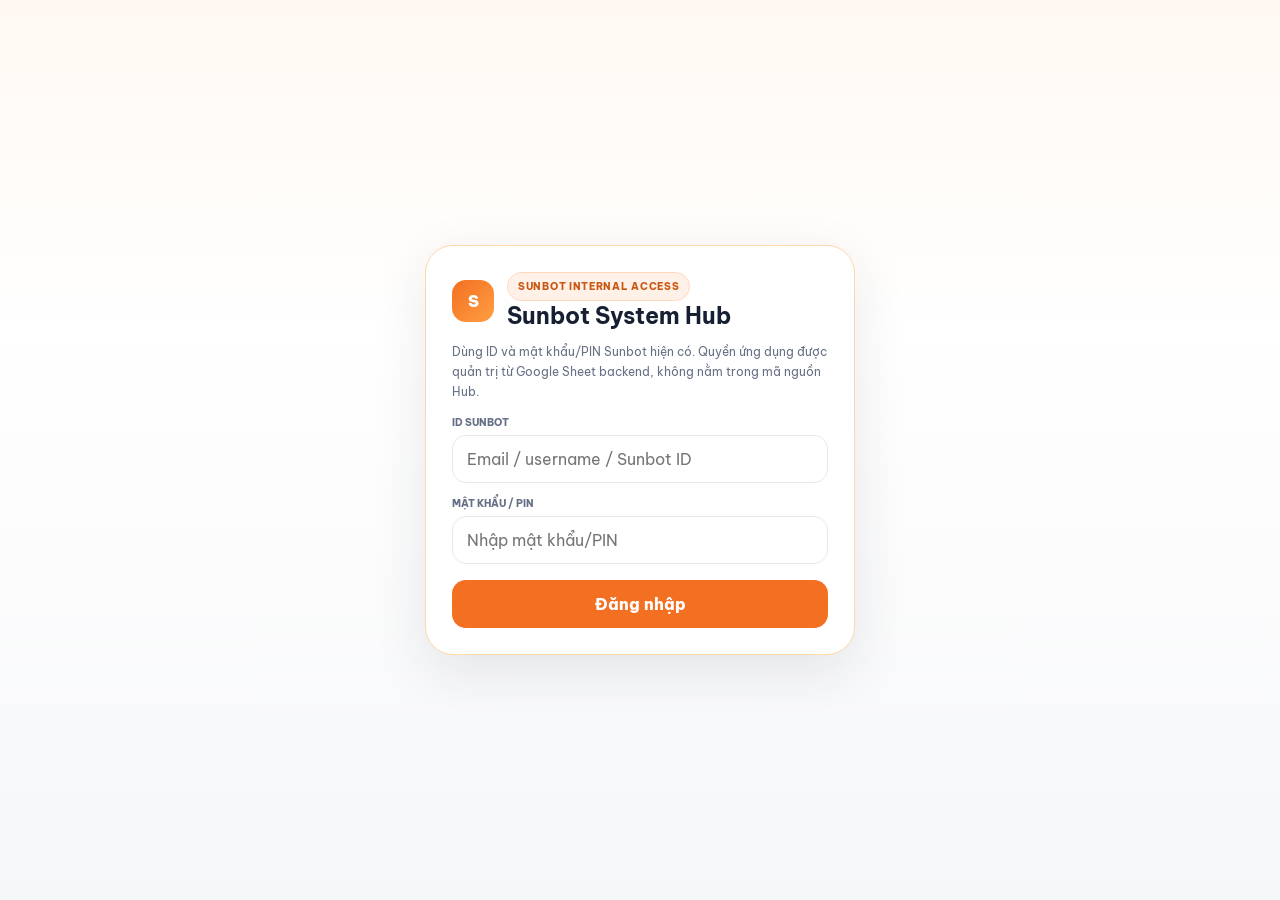
==== commit 5826483f: "Đọc quyền ứng dụng Hub từ Google Sheet backend và tách SUNBOT OPS" ====
--- a/index.html
+++ b/index.html
@@ -5,37 +5,20 @@
 <title>Sunbot System Hub</title>
 <link rel="preconnect" href="https://fonts.googleapis.com"><link rel="preconnect" href="https://fonts.gstatic.com" crossorigin><link href="https://fonts.googleapis.com/css2?family=Be+Vietnam+Pro:wght@400;500;600;700;800&display=swap" rel="stylesheet">
 <style>
-:root{--o:#f36f21;--o2:#ff9f43;--ink:#172033;--muted:#667085;--line:#e7e9ee;--soft:#f7f8fa;--green:#138a5b;--shadow:0 18px 55px rgba(30,38,50,.10)}*{box-sizing:border-box}body{margin:0;font-family:"Be Vietnam Pro",system-ui,sans-serif;background:linear-gradient(180deg,#fff8f2,#fff 330px,#f6f7f9);color:var(--ink);min-height:100vh}button,input{font:inherit}button{cursor:pointer}.hidden{display:none!important}.wrap{width:min(1220px,calc(100% - 32px));margin:auto}.top{display:flex;align-items:center;justify-content:space-between;padding:20px 0}.brand{display:flex;align-items:center;gap:11px;font-weight:800}.mark{width:42px;height:42px;border-radius:14px;background:linear-gradient(135deg,var(--o),var(--o2));display:grid;place-items:center;color:#fff;font-weight:900}.brand small{display:block;color:var(--muted);font-size:10px;margin-top:2px}.user{display:flex;align-items:center;gap:10px}.usertext{text-align:right}.usertext b{display:block;font-size:13px}.usertext span{display:block;color:var(--muted);font-size:10px}.btn{border:1px solid var(--line);background:#fff;border-radius:12px;padding:9px 12px;font-weight:700;font-size:12px}.btn:hover{border-color:#fdba74}.hero{background:#fff;border:1px solid #fed7aa;border-radius:28px;padding:34px;box-shadow:var(--shadow);position:relative;overflow:hidden}.hero:after{content:"";position:absolute;width:360px;height:360px;border-radius:50%;right:-130px;top:-190px;background:radial-gradient(circle,#ffb57e,transparent 70%);opacity:.35}.eyebrow{display:inline-flex;background:#fff1e8;color:#c95713;border:1px solid #ffd8c0;padding:7px 10px;border-radius:999px;font-size:10px;font-weight:800;letter-spacing:.07em}.hero h1{font-size:clamp(30px,4.5vw,52px);line-height:1.08;margin:18px 0 10px;letter-spacing:-.04em}.hero h1 span{color:var(--o)}.hero p{max-width:740px;color:var(--muted);font-size:14px;line-height:1.7;margin:0}.hero-meta{display:flex;gap:8px;flex-wrap:wrap;margin-top:20px}.pill{background:var(--soft);border:1px solid var(--line);padding:7px 10px;border-radius:999px;font-size:10px;font-weight:700;color:#475467}.pill.ok{background:#ecfdf3;color:#027a48;border-color:#abefc6}.toolbar{display:flex;gap:10px;margin:24px 0 17px;align-items:center}.search{flex:1;background:#fff;border:1px solid var(--line);border-radius:14px;padding:0 14px}.search input{width:100%;height:44px;border:0;outline:0;background:transparent}.section-head{display:flex;justify-content:space-between;align-items:end;margin:24px 0 14px}.section-head h2{margin:0 0 4px;font-size:22px}.section-head p{margin:0;color:var(--muted);font-size:11px}.count{color:var(--muted);font-size:11px}.grid{display:grid;grid-template-columns:repeat(3,1fr);gap:14px}.card{background:#fff;border:1px solid var(--line);border-radius:20px;padding:19px;display:flex;flex-direction:column;min-height:238px;box-shadow:0 6px 22px rgba(23,32,51,.04)}.card:hover{border-color:#fdba74;transform:translateY(-2px);transition:.18s}.card-top{display:flex;justify-content:space-between;gap:10px}.icon{width:43px;height:43px;border-radius:13px;background:#fff3ea;color:var(--o);display:grid;place-items:center;font-size:21px}.status{font-size:9px;padding:5px 7px;border-radius:999px;background:#ecfdf3;color:#027a48;font-weight:800}.card h3{font-size:16px;margin:15px 0 6px}.card p{font-size:11px;color:var(--muted);line-height:1.6;margin:0 0 12px}.chips{display:flex;gap:6px;flex-wrap:wrap;margin-top:auto}.chip{font-size:9px;background:var(--soft);padding:5px 7px;border-radius:7px;color:#667085;font-weight:700}.open{margin-top:14px;border:0;background:var(--ink);color:#fff;border-radius:11px;padding:10px 12px;font-size:11px;font-weight:800}.open:hover{background:var(--o)}.locked{opacity:.5}.login-shell{min-height:100vh;display:grid;place-items:center;padding:24px}.login{width:min(430px,100%);background:#fff;border:1px solid #fed7aa;border-radius:28px;padding:26px;box-shadow:var(--shadow)}.login-head{display:flex;gap:13px;align-items:center}.login h1{font-size:23px;margin:0}.login p{font-size:12px;color:var(--muted);line-height:1.65}.field{margin-top:14px}.field label{display:block;font-size:10px;font-weight:800;color:#667085;text-transform:uppercase}.field input{width:100%;height:48px;border:1px solid var(--line);border-radius:14px;padding:0 14px;outline:0;margin-top:6px}.field input:focus{border-color:#fb923c}.loginbtn{width:100%;height:48px;border:0;background:var(--o);color:#fff;border-radius:14px;font-weight:800;margin-top:16px}.err{margin-top:12px;padding:10px 12px;border-radius:12px;background:#fef3f2;color:#b42318;font-size:11px}.footnote{text-align:center;color:#98a2b3;font-size:10px;margin:26px 0 36px}@media(max-width:900px){.grid{grid-template-columns:repeat(2,1fr)}}@media(max-width:620px){.wrap{width:min(100% - 22px,1220px)}.top{padding:12px 0}.usertext{display:none}.hero{padding:25px 20px;border-radius:23px}.hero h1{font-size:34px}.toolbar{display:block}.search{margin-bottom:8px}.grid{grid-template-columns:1fr}.card{min-height:210px}}
+:root{--o:#f36f21;--o2:#ff9f43;--ink:#172033;--muted:#667085;--line:#e7e9ee;--soft:#f7f8fa;--green:#138a5b;--red:#b42318;--shadow:0 18px 55px rgba(30,38,50,.10)}*{box-sizing:border-box}body{margin:0;font-family:"Be Vietnam Pro",system-ui,sans-serif;background:linear-gradient(180deg,#fff8f2,#fff 330px,#f6f7f9);color:var(--ink);min-height:100vh}button,input{font:inherit}button{cursor:pointer}.hidden{display:none!important}.wrap{width:min(1220px,calc(100% - 32px));margin:auto}.top{display:flex;align-items:center;justify-content:space-between;padding:20px 0}.brand{display:flex;align-items:center;gap:11px;font-weight:800}.mark{width:42px;height:42px;border-radius:14px;background:linear-gradient(135deg,var(--o),var(--o2));display:grid;place-items:center;color:#fff;font-weight:900}.brand small{display:block;color:var(--muted);font-size:10px;margin-top:2px}.user{display:flex;align-items:center;gap:10px}.usertext{text-align:right}.usertext b{display:block;font-size:13px}.usertext span{display:block;color:var(--muted);font-size:10px}.btn{border:1px solid var(--line);background:#fff;border-radius:12px;padding:9px 12px;font-weight:700;font-size:12px}.btn:hover{border-color:#fdba74}.hero{background:#fff;border:1px solid #fed7aa;border-radius:28px;padding:34px;box-shadow:var(--shadow);position:relative;overflow:hidden}.hero:after{content:"";position:absolute;width:360px;height:360px;border-radius:50%;right:-130px;top:-190px;background:radial-gradient(circle,#ffb57e,transparent 70%);opacity:.35}.eyebrow{display:inline-flex;background:#fff1e8;color:#c95713;border:1px solid #ffd8c0;padding:7px 10px;border-radius:999px;font-size:10px;font-weight:800;letter-spacing:.07em}.hero h1{font-size:clamp(30px,4.5vw,52px);line-height:1.08;margin:18px 0 10px;letter-spacing:-.04em}.hero h1 span{color:var(--o)}.hero p{max-width:760px;color:var(--muted);font-size:14px;line-height:1.7;margin:0}.hero-meta{display:flex;gap:8px;flex-wrap:wrap;margin-top:20px}.pill{background:var(--soft);border:1px solid var(--line);padding:7px 10px;border-radius:999px;font-size:10px;font-weight:700;color:#475467}.pill.ok{background:#ecfdf3;color:#027a48;border-color:#abefc6}.toolbar{display:flex;gap:10px;margin:24px 0 17px;align-items:center}.search{flex:1;background:#fff;border:1px solid var(--line);border-radius:14px;padding:0 14px}.search input{width:100%;height:44px;border:0;outline:0;background:transparent}.section-head{display:flex;justify-content:space-between;align-items:end;margin:24px 0 14px}.section-head h2{margin:0 0 4px;font-size:22px}.section-head p{margin:0;color:var(--muted);font-size:11px}.count{color:var(--muted);font-size:11px}.grid{display:grid;grid-template-columns:repeat(3,1fr);gap:14px}.card{background:#fff;border:1px solid var(--line);border-radius:20px;padding:19px;display:flex;flex-direction:column;min-height:238px;box-shadow:0 6px 22px rgba(23,32,51,.04)}.card:hover{border-color:#fdba74;transform:translateY(-2px);transition:.18s}.card-top{display:flex;justify-content:space-between;gap:10px}.icon{width:43px;height:43px;border-radius:13px;background:#fff3ea;color:var(--o);display:grid;place-items:center;font-size:21px}.status{font-size:9px;padding:5px 7px;border-radius:999px;background:#ecfdf3;color:#027a48;font-weight:800}.card h3{font-size:16px;margin:15px 0 6px}.card p{font-size:11px;color:var(--muted);line-height:1.6;margin:0 0 12px}.chips{display:flex;gap:6px;flex-wrap:wrap;margin-top:auto}.chip{font-size:9px;background:var(--soft);padding:5px 7px;border-radius:7px;color:#667085;font-weight:700}.open{margin-top:14px;border:0;background:var(--ink);color:#fff;border-radius:11px;padding:10px 12px;font-size:11px;font-weight:800}.open:hover{background:var(--o)}.login-shell{min-height:100vh;display:grid;place-items:center;padding:24px}.login{width:min(430px,100%);background:#fff;border:1px solid #fed7aa;border-radius:28px;padding:26px;box-shadow:var(--shadow)}.login-head{display:flex;gap:13px;align-items:center}.login h1{font-size:23px;margin:0}.login p{font-size:12px;color:var(--muted);line-height:1.65}.field{margin-top:14px}.field label{display:block;font-size:10px;font-weight:800;color:#667085;text-transform:uppercase}.field input{width:100%;height:48px;border:1px solid var(--line);border-radius:14px;padding:0 14px;outline:0;margin-top:6px}.field input:focus{border-color:#fb923c}.loginbtn{width:100%;height:48px;border:0;background:var(--o);color:#fff;border-radius:14px;font-weight:800;margin-top:16px}.err,.warn{margin-top:12px;padding:10px 12px;border-radius:12px;font-size:11px;line-height:1.55}.err{background:#fef3f2;color:var(--red)}.warn{background:#fffaeb;color:#b54708;border:1px solid #fedf89}.footnote{text-align:center;color:#98a2b3;font-size:10px;margin:26px 0 36px}@media(max-width:900px){.grid{grid-template-columns:repeat(2,1fr)}}@media(max-width:620px){.wrap{width:min(100% - 22px,1220px)}.top{padding:12px 0}.usertext{display:none}.hero{padding:25px 20px;border-radius:23px}.hero h1{font-size:34px}.toolbar{display:block}.search{margin-bottom:8px}.grid{grid-template-columns:1fr}.card{min-height:210px}}
 </style>
 </head>
 <body>
-<div id="loginView" class="login-shell hidden">
-  <div class="login">
-    <div class="login-head"><div class="mark">S</div><div><div class="eyebrow">SUNBOT INTERNAL ACCESS</div><h1>Đăng nhập một lần</h1></div></div>
-    <p>Dùng đúng ID và mật khẩu/PIN Sunbot đang sử dụng. Sau khi đăng nhập, Hub sẽ chỉ hiện những ứng dụng bạn được phép truy cập.</p>
-    <div class="field"><label>ID Sunbot</label><input id="loginId" autocomplete="username" placeholder="Ví dụ: TCH-LTD-012"></div>
-    <div class="field"><label>Mật khẩu / PIN</label><input id="loginPass" type="password" autocomplete="current-password" placeholder="Nhập mật khẩu/PIN"></div>
-    <button id="loginBtn" class="loginbtn">Đăng nhập</button><div id="loginErr" class="err hidden"></div>
-  </div>
-</div>
-<div id="hubView" class="hidden">
-<header class="wrap top"><div class="brand"><div class="mark">S</div><div>Sunbot System Hub<small>Unified access · một lần đăng nhập</small></div></div><div class="user"><div class="usertext"><b id="userName">Sunbot User</b><span id="userLine"></span></div><button id="logoutBtn" class="btn">Đăng xuất</button></div></header>
-<main class="wrap">
-<section class="hero"><span class="eyebrow">● SUNBOT ACCESS HUB</span><h1>Một ID. Một phiên đăng nhập.<br><span>Đúng ứng dụng cần dùng.</span></h1><p>Hub là cổng truy cập chung của hệ sinh thái Sunbot. Quyền được xác định theo tài khoản và vai trò; dữ liệu vận hành vẫn nằm tại các backend chuyên biệt.</p><div class="hero-meta"><span class="pill ok">✓ Phiên đăng nhập đang hoạt động</span><span class="pill" id="identityPill"></span><span class="pill">SUNBOT OPS · Teacher Hub · Training · Sales</span></div></section>
-<div class="toolbar"><label class="search"><input id="search" type="search" placeholder="Tìm ứng dụng hoặc công cụ..."></label><button class="btn" id="showAllBtn">Ứng dụng của tôi</button></div>
-<div class="section-head"><div><h2>Ứng dụng của tôi</h2><p>Chỉ hiển thị các điểm truy cập phù hợp với tài khoản hiện tại.</p></div><span class="count" id="count"></span></div>
-<section id="grid" class="grid"></section>
-<div class="footnote">Sunbot System Hub · SSO V1 · 08.08.2026</div>
-</main></div>
+<div id="loginView" class="login-shell hidden"><div class="login"><div class="login-head"><div class="mark">S</div><div><div class="eyebrow">SUNBOT INTERNAL ACCESS</div><h1>Sunbot System Hub</h1></div></div><p>Dùng ID và mật khẩu/PIN Sunbot hiện có. Quyền ứng dụng được quản trị từ Google Sheet backend, không nằm trong mã nguồn Hub.</p><div class="field"><label>ID Sunbot</label><input id="loginId" autocomplete="username" placeholder="Email / username / Sunbot ID"></div><div class="field"><label>Mật khẩu / PIN</label><input id="loginPass" type="password" autocomplete="current-password" placeholder="Nhập mật khẩu/PIN"></div><button id="loginBtn" class="loginbtn">Đăng nhập</button><div id="loginErr" class="err hidden"></div></div></div>
+<div id="hubView" class="hidden"><header class="wrap top"><div class="brand"><div class="mark">S</div><div>Sunbot System Hub<small>Quyền ứng dụng từ Google Sheet</small></div></div><div class="user"><div class="usertext"><b id="userName">Sunbot User</b><span id="userLine"></span></div><button id="logoutBtn" class="btn">Đăng xuất</button></div></header><main class="wrap"><section class="hero"><span class="eyebrow">● SUNBOT SYSTEM HUB</span><h1>Một tài khoản.<br><span>Đúng ứng dụng được cấp quyền.</span></h1><p>Hub chỉ là cổng truy cập. Ma trận người dùng → ứng dụng được điều khiển từ <b>USERS_MASTER</b> và <b>PERMISSION_GROUPS</b> trong SUNBOT_TRAINING_DATA_CENTER_v1. SUNBOT OPS hiện tiếp tục dùng đường truy cập riêng, chưa tích hợp vào Hub.</p><div class="hero-meta"><span class="pill ok">✓ Đã đăng nhập</span><span class="pill" id="identityPill"></span><span class="pill" id="accessSourcePill">Quyền: backend</span></div></section><div id="configWarn" class="warn hidden"></div><div class="toolbar"><label class="search"><input id="search" type="search" placeholder="Tìm ứng dụng hoặc công cụ..."></label><button class="btn" id="showAllBtn">Ứng dụng của tôi</button></div><div class="section-head"><div><h2>Ứng dụng của tôi</h2><p>Danh sách được lọc theo quyền trả về từ backend tại thời điểm đăng nhập.</p></div><span class="count" id="count"></span></div><section id="grid" class="grid"></section><div class="footnote">Sunbot System Hub · Google Sheet Access Matrix · 08.08.2026</div></main></div>
 <script>
 const TRAINING_BACKEND='https://script.google.com/macros/s/AKfycbz6U054D9DYh02IEYU9oD9ssDgdxY2XjZz9gsmmW-TG2SnpqhMm1ZHhZQhA3J12DfWd/exec';
-const OPS_BACKEND='https://script.google.com/macros/s/AKfycbw32BGSXwFVOpRCknx5hn8-k2m5ZXox26_y2mnZKVWL0JKHCv_Qtly5JiY0FS9e87kU/exec';
-const SESSION_KEY='sunbot_access_session_v1';
+const SESSION_KEY='sunbot_access_session_v2';
+const OLD_SESSION_KEY='sunbot_access_session_v1';
 const P='https://sunbotvietnam.github.io/';
 const APPS=[
-{id:'ops',n:'SUNBOT OPS',i:'◎',u:'',d:'Điều hành công việc, thị trường, công nợ, báo cáo tuần và tín hiệu CEO.',tags:['Vận hành','CEO','Nhân sự'],launch:'ops'},
-{id:'teacher',n:'Sunbot Teacher Hub',i:'👩‍🏫',u:P+'app/',d:'Báo cáo ca học, công việc giáo viên và các module vận hành lớp.',tags:['Teacher','PWA','SSO']},
-{id:'training',n:'Sunbot Teacher Academy',i:'🎓',u:P+'app/training/',d:'Đào tạo, học liệu và tiến độ phát triển năng lực giáo viên.',tags:['Training','Academy','SSO']},
+{id:'teacher',n:'Sunbot Teacher Hub',i:'👩‍🏫',u:P+'app/',d:'Báo cáo ca học, công việc giáo viên và các module vận hành lớp.',tags:['Teacher','PWA','ID chung']},
+{id:'training',n:'Sunbot Teacher Academy',i:'🎓',u:P+'app/training/',d:'Đào tạo, học liệu và tiến độ phát triển năng lực giáo viên.',tags:['Training','Academy','ID chung']},
 {id:'impact',n:'Impact Memory System',i:'◉',u:P+'app/impact%2026.6/',d:'Learning evidence, media và hành trình phát triển của trẻ.',tags:['Impact','Evidence']},
 {id:'evaluation',n:'Đánh giá trẻ',i:'✓',u:P+'report/',d:'Ảnh, minh chứng và đánh giá trẻ theo lớp và giai đoạn.',tags:['Assessment','Media']},
 {id:'finance',n:'Sunbot Finance OS',i:'₫',u:P+'app/finance/',d:'Theo dõi tài chính và các tín hiệu dòng tiền nội bộ.',tags:['Finance','Internal']},
@@ -46,27 +29,19 @@
 {id:'playgrow',n:'Không gian Sáng tạo',i:'✣',u:P+'playgrow/',d:'Đề án không gian sáng tạo và trải nghiệm Sunbot.',tags:['Program','Experience']},
 {id:'mission',n:'Mission Sunbot',i:'🌱',u:P+'mission/',d:'Nhiệm vụ và trải nghiệm game hóa cho hoạt động Sunbot.',tags:['Mission','Gamification']}
 ];
-const USER_ACCESS={
-'TCH-LTD-012':['ops','teacher','training','impact','evaluation','crm','growth','partner','quotation','playgrow','mission'],
-'TCH-NTA-014':['ops','teacher','training','impact','evaluation','crm','growth','partner','quotation','playgrow','mission'],
-'UP-HOANG-NHUNG':['ops','teacher','finance','crm','growth','quotation','evaluation']
-};
 let session=null;
-const $=id=>document.getElementById(id);
-const norm=v=>String(v||'').trim();
+const $=id=>document.getElementById(id),norm=v=>String(v||'').trim();
 function postText(url,payload){return fetch(url,{method:'POST',headers:{'Content-Type':'text/plain;charset=utf-8'},body:JSON.stringify(payload)}).then(async r=>{const t=await r.text();try{return JSON.parse(t)}catch(e){throw new Error(t||'Backend không trả JSON')}})}
-function decodeB64Url(s){s=s.replace(/-/g,'+').replace(/_/g,'/');while(s.length%4)s+='=';return decodeURIComponent(escape(atob(s)))}
-function consumeHash(){const m=location.hash.match(/(?:^#|&)sso=([^&]+)/);if(!m)return;try{const p=JSON.parse(decodeB64Url(m[1]));session=p;localStorage.setItem(SESSION_KEY,JSON.stringify(p));history.replaceState(null,'',location.pathname+location.search)}catch(e){console.error(e)}}
-function identity(){const s=session||{},u=s.user||{},p=s.profile||{};const uid=norm(p.TeacherID||p.teacher_id||u.TeacherID||u.teacher_id||u.UserID||u.user_id||u.Username||u.username||u.Email||u.email).toUpperCase();const name=norm(p.FullName||p.display_name||u.FullName||u.display_name||u.ho_ten||u.Username||u.username||uid);const role=norm(u.PermissionGroupID||u.role_id||u.Role||u.role||(u.roles||[]).join(' · '));return{uid,name,role}}
-function isAdmin(){const x=identity();return session?.source==='ops'||/ADMIN|CEO|SUPER_ADMIN|STA_ADMIN/i.test(x.role)||x.uid==='USR-TUONGVAN1906'}
-function allowed(){if(isAdmin())return APPS;const uid=identity().uid;const ids=USER_ACCESS[uid]||['teacher','training','impact','evaluation','mission'];return APPS.filter(a=>ids.includes(a.id))}
-async function login(){const username=norm($('loginId').value),password=norm($('loginPass').value);if(!username||!password)return showErr('Cần nhập đủ ID và mật khẩu/PIN.');$('loginBtn').disabled=true;$('loginBtn').textContent='Đang đăng nhập...';$('loginErr').classList.add('hidden');try{const r=await postText(TRAINING_BACKEND,{action:'login',username,password,source:'system_hub'});if(!r.success)throw new Error(r.message||'Sai ID hoặc mật khẩu.');let sync={};try{sync=await postText(TRAINING_BACKEND,{action:'sync_teacher_portal',token:r.token,source:'system_hub'});}catch(e){}session={source:'teacher',token:r.token,user:r.user||{},permissions:r.permissions||{},profile:sync.teacherProfile||{},expiresAt:Date.now()+12*60*60*1000};localStorage.setItem(SESSION_KEY,JSON.stringify(session));localStorage.setItem('sbtp_token',r.token||'');localStorage.setItem('sbtp_user',JSON.stringify(r.user||{}));localStorage.setItem('sbtp_permissions',JSON.stringify(r.permissions||{}));render();}catch(err){if(username.toLowerCase()==='admin'){const f=document.createElement('form');f.method='POST';f.action=OPS_BACKEND;f.innerHTML='<input name="action" value="hubAdminLogin"><input name="username"><input name="password">';f.style.display='none';f.elements.username.value=username;f.elements.password.value=password;document.body.appendChild(f);f.submit();return;}showErr(err.message||String(err));}finally{$('loginBtn').disabled=false;$('loginBtn').textContent='Đăng nhập'}}
+function identity(){const s=session||{},u=s.user||{},p=s.profile||{};const uid=norm(p.TeacherID||p.teacher_id||u.TeacherID||u.teacher_id||u.UserID||u.user_id||u.Username||u.username||u.Email||u.email).toUpperCase();const name=norm(p.FullName||p.display_name||u.FullName||u.display_name||u.ho_ten||u.Username||u.username||uid);const role=norm(u.PermissionGroupID||u.permissionGroupId||u.role_id||u.Role||u.role);return{uid,name,role}}
+function parseApps(v){return [...new Set(String(v||'').split(/[,;|]/).map(x=>x.trim().toLowerCase()).filter(Boolean))]}
+function accessConfig(){const u=session?.user||{},p=session?.permissions||{};const override=u.HubAllowedAppsOverride??u.hubAllowedAppsOverride??u.hub_allowed_apps_override;const group=p.HubAllowedApps??p.hubAllowedApps??p.hub_allowed_apps;if(norm(override))return{ids:parseApps(override),source:'Ngoại lệ theo người'};if(norm(group))return{ids:parseApps(group),source:'Quyền theo nhóm'};return{ids:[],source:'Chưa nhận cấu hình quyền'}}
+function allowed(){const cfg=accessConfig();return APPS.filter(a=>cfg.ids.includes(a.id))}
+async function login(){const username=norm($('loginId').value),password=norm($('loginPass').value);if(!username||!password)return showErr('Cần nhập đủ ID và mật khẩu/PIN.');$('loginBtn').disabled=true;$('loginBtn').textContent='Đang đăng nhập...';$('loginErr').classList.add('hidden');try{const r=await postText(TRAINING_BACKEND,{action:'login',username,password,source:'system_hub'});if(!r.success)throw new Error(r.message||'Sai ID hoặc mật khẩu.');let sync={};try{sync=await postText(TRAINING_BACKEND,{action:'sync_teacher_portal',token:r.token,source:'system_hub'});}catch(e){}session={token:r.token,user:r.user||{},permissions:r.permissions||{},profile:sync.teacherProfile||{},expiresAt:Date.now()+12*60*60*1000};localStorage.setItem(SESSION_KEY,JSON.stringify(session));localStorage.removeItem(OLD_SESSION_KEY);localStorage.setItem('sbtp_token',r.token||'');localStorage.setItem('sbtp_user',JSON.stringify(r.user||{}));localStorage.setItem('sbtp_permissions',JSON.stringify(r.permissions||{}));render()}catch(err){showErr(err.message||String(err))}finally{$('loginBtn').disabled=false;$('loginBtn').textContent='Đăng nhập'}}
 function showErr(m){$('loginErr').textContent=m;$('loginErr').classList.remove('hidden')}
-function logout(){localStorage.removeItem(SESSION_KEY);localStorage.removeItem('sbtp_token');localStorage.removeItem('sbtp_user');localStorage.removeItem('sbtp_permissions');session=null;render()}
-function openOps(){const f=document.createElement('form');f.method='POST';f.action=OPS_BACKEND;f.target='_blank';f.innerHTML='<input name="action" value="hubLaunch"><input name="source"><input name="token">';f.style.display='none';f.elements.source.value=session.source;f.elements.token.value=session.token;document.body.appendChild(f);f.submit();setTimeout(()=>f.remove(),1000)}
-function openApp(a){if(a.launch==='ops')return openOps();window.open(a.u,'_blank','noopener')}
-function renderCards(){const q=norm($('search').value).toLowerCase();const list=allowed().filter(a=>[a.n,a.d,...a.tags].join(' ').toLowerCase().includes(q));$('count').textContent=list.length+' ứng dụng';$('grid').innerHTML=list.map(a=>`<article class="card"><div class="card-top"><span class="icon">${a.i}</span><span class="status">ĐƯỢC PHÉP</span></div><h3>${a.n}</h3><p>${a.d}</p><div class="chips">${a.tags.map(t=>`<span class="chip">${t}</span>`).join('')}</div><button class="open" data-app="${a.id}">Mở ứng dụng ↗</button></article>`).join('');document.querySelectorAll('[data-app]').forEach(b=>b.onclick=()=>openApp(APPS.find(a=>a.id===b.dataset.app)))}
-function render(){const ok=!!(session&&session.token);$('loginView').classList.toggle('hidden',ok);$('hubView').classList.toggle('hidden',!ok);if(!ok)return;const x=identity();$('userName').textContent=x.name;$('userLine').textContent=[x.uid,x.role].filter(Boolean).join(' · ');$('identityPill').textContent=x.uid||'Sunbot ID';renderCards()}
-consumeHash();try{session=JSON.parse(localStorage.getItem(SESSION_KEY)||'null')||session}catch(e){}$('loginBtn').onclick=login;$('loginPass').addEventListener('keydown',e=>{if(e.key==='Enter')login()});$('loginId').addEventListener('keydown',e=>{if(e.key==='Enter')login()});$('logoutBtn').onclick=logout;$('search').addEventListener('input',renderCards);$('showAllBtn').onclick=()=>{$('search').value='';renderCards()};render();
+function logout(){[SESSION_KEY,OLD_SESSION_KEY,'sbtp_token','sbtp_user','sbtp_permissions'].forEach(k=>localStorage.removeItem(k));session=null;render()}
+function openApp(a){window.open(a.u,'_blank','noopener')}
+function renderCards(){const q=norm($('search').value).toLowerCase(),cfg=accessConfig();const list=allowed().filter(a=>[a.n,a.d,...a.tags].join(' ').toLowerCase().includes(q));$('count').textContent=list.length+' ứng dụng';$('accessSourcePill').textContent='Quyền: '+cfg.source;$('configWarn').classList.toggle('hidden',cfg.ids.length>0);if(!cfg.ids.length)$('configWarn').textContent='Backend chưa trả về HubAllowedApps/HubAllowedAppsOverride. Tài khoản vẫn đăng nhập được nhưng Hub tạm không mở ứng dụng để tránh cấp quyền mặc định sai.';$('grid').innerHTML=list.length?list.map(a=>`<article class="card"><div class="card-top"><span class="icon">${a.i}</span><span class="status">ĐƯỢC PHÉP</span></div><h3>${a.n}</h3><p>${a.d}</p><div class="chips">${a.tags.map(t=>`<span class="chip">${t}</span>`).join('')}</div><button class="open" data-app="${a.id}">Mở ứng dụng ↗</button></article>`).join(''):'<article class="card"><h3>Chưa có ứng dụng được cấp quyền</h3><p>Quản trị có thể cập nhật HubAllowedAppsOverride của người dùng hoặc HubAllowedApps của nhóm quyền trong Google Sheet.</p></article>';document.querySelectorAll('[data-app]').forEach(b=>b.onclick=()=>openApp(APPS.find(a=>a.id===b.dataset.app)))}
+function render(){const ok=!!(session&&session.token&&(!session.expiresAt||session.expiresAt>Date.now()));if(!ok&&session){logout();return}$('loginView').classList.toggle('hidden',ok);$('hubView').classList.toggle('hidden',!ok);if(!ok)return;const x=identity();$('userName').textContent=x.name;$('userLine').textContent=[x.uid,x.role].filter(Boolean).join(' · ');$('identityPill').textContent=x.uid||'Sunbot ID';renderCards()}
+try{session=JSON.parse(localStorage.getItem(SESSION_KEY)||'null')}catch(e){}if(!session){localStorage.removeItem(OLD_SESSION_KEY)}$('loginBtn').onclick=login;$('loginPass').addEventListener('keydown',e=>{if(e.key==='Enter')login()});$('loginId').addEventListener('keydown',e=>{if(e.key==='Enter')login()});$('logoutBtn').onclick=logout;$('search').addEventListener('input',renderCards);$('showAllBtn').onclick=()=>{$('search').value='';renderCards()};render();
 </script>
 </body></html>
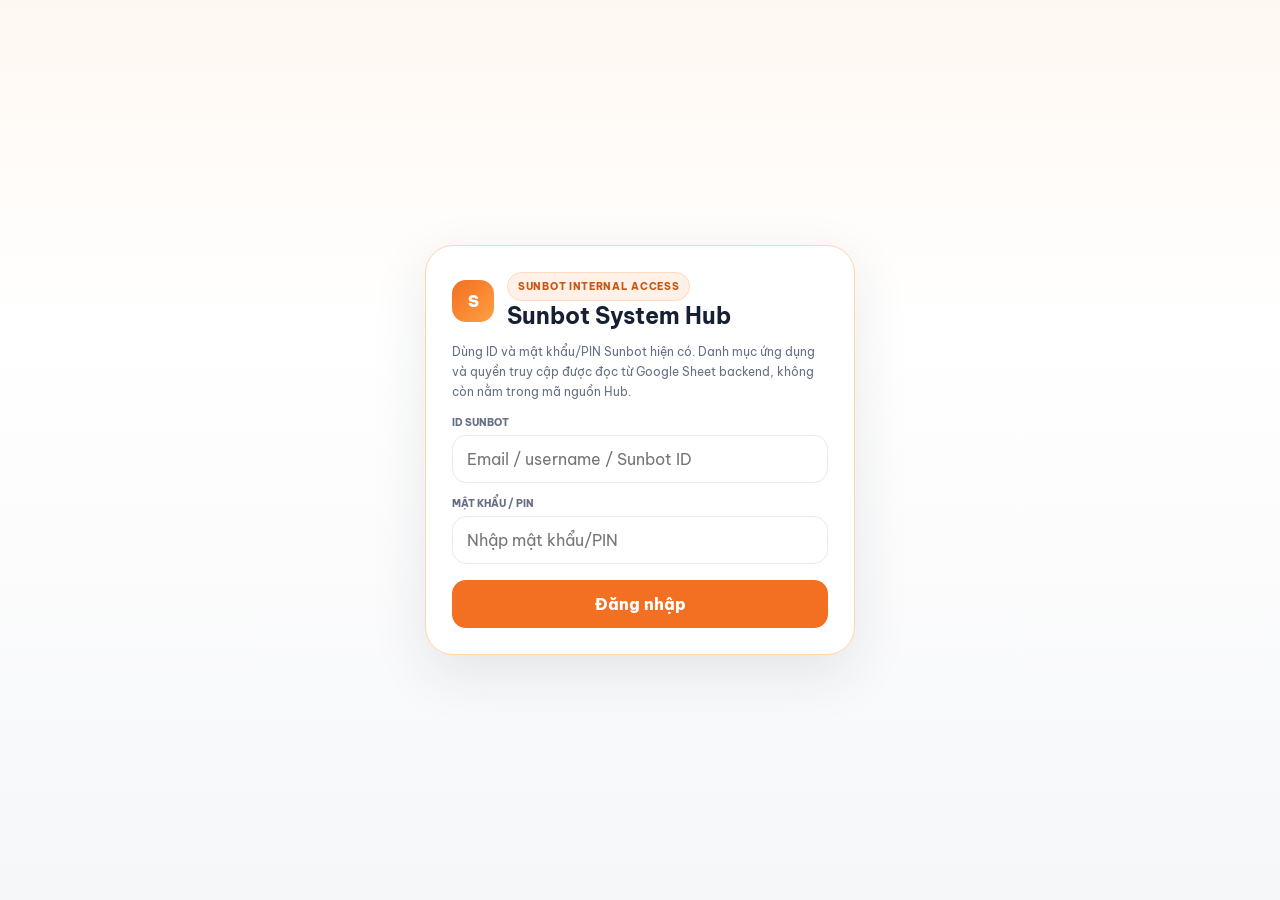
==== commit 887ed51a: "Đọc danh mục và quyền Hub động từ Google Sheet" ====
--- a/index.html
+++ b/index.html
@@ -5,43 +5,31 @@
 <title>Sunbot System Hub</title>
 <link rel="preconnect" href="https://fonts.googleapis.com"><link rel="preconnect" href="https://fonts.gstatic.com" crossorigin><link href="https://fonts.googleapis.com/css2?family=Be+Vietnam+Pro:wght@400;500;600;700;800&display=swap" rel="stylesheet">
 <style>
-:root{--o:#f36f21;--o2:#ff9f43;--ink:#172033;--muted:#667085;--line:#e7e9ee;--soft:#f7f8fa;--green:#138a5b;--red:#b42318;--shadow:0 18px 55px rgba(30,38,50,.10)}*{box-sizing:border-box}body{margin:0;font-family:"Be Vietnam Pro",system-ui,sans-serif;background:linear-gradient(180deg,#fff8f2,#fff 330px,#f6f7f9);color:var(--ink);min-height:100vh}button,input{font:inherit}button{cursor:pointer}.hidden{display:none!important}.wrap{width:min(1220px,calc(100% - 32px));margin:auto}.top{display:flex;align-items:center;justify-content:space-between;padding:20px 0}.brand{display:flex;align-items:center;gap:11px;font-weight:800}.mark{width:42px;height:42px;border-radius:14px;background:linear-gradient(135deg,var(--o),var(--o2));display:grid;place-items:center;color:#fff;font-weight:900}.brand small{display:block;color:var(--muted);font-size:10px;margin-top:2px}.user{display:flex;align-items:center;gap:10px}.usertext{text-align:right}.usertext b{display:block;font-size:13px}.usertext span{display:block;color:var(--muted);font-size:10px}.btn{border:1px solid var(--line);background:#fff;border-radius:12px;padding:9px 12px;font-weight:700;font-size:12px}.btn:hover{border-color:#fdba74}.hero{background:#fff;border:1px solid #fed7aa;border-radius:28px;padding:34px;box-shadow:var(--shadow);position:relative;overflow:hidden}.hero:after{content:"";position:absolute;width:360px;height:360px;border-radius:50%;right:-130px;top:-190px;background:radial-gradient(circle,#ffb57e,transparent 70%);opacity:.35}.eyebrow{display:inline-flex;background:#fff1e8;color:#c95713;border:1px solid #ffd8c0;padding:7px 10px;border-radius:999px;font-size:10px;font-weight:800;letter-spacing:.07em}.hero h1{font-size:clamp(30px,4.5vw,52px);line-height:1.08;margin:18px 0 10px;letter-spacing:-.04em}.hero h1 span{color:var(--o)}.hero p{max-width:760px;color:var(--muted);font-size:14px;line-height:1.7;margin:0}.hero-meta{display:flex;gap:8px;flex-wrap:wrap;margin-top:20px}.pill{background:var(--soft);border:1px solid var(--line);padding:7px 10px;border-radius:999px;font-size:10px;font-weight:700;color:#475467}.pill.ok{background:#ecfdf3;color:#027a48;border-color:#abefc6}.toolbar{display:flex;gap:10px;margin:24px 0 17px;align-items:center}.search{flex:1;background:#fff;border:1px solid var(--line);border-radius:14px;padding:0 14px}.search input{width:100%;height:44px;border:0;outline:0;background:transparent}.section-head{display:flex;justify-content:space-between;align-items:end;margin:24px 0 14px}.section-head h2{margin:0 0 4px;font-size:22px}.section-head p{margin:0;color:var(--muted);font-size:11px}.count{color:var(--muted);font-size:11px}.grid{display:grid;grid-template-columns:repeat(3,1fr);gap:14px}.card{background:#fff;border:1px solid var(--line);border-radius:20px;padding:19px;display:flex;flex-direction:column;min-height:238px;box-shadow:0 6px 22px rgba(23,32,51,.04)}.card:hover{border-color:#fdba74;transform:translateY(-2px);transition:.18s}.card-top{display:flex;justify-content:space-between;gap:10px}.icon{width:43px;height:43px;border-radius:13px;background:#fff3ea;color:var(--o);display:grid;place-items:center;font-size:21px}.status{font-size:9px;padding:5px 7px;border-radius:999px;background:#ecfdf3;color:#027a48;font-weight:800}.card h3{font-size:16px;margin:15px 0 6px}.card p{font-size:11px;color:var(--muted);line-height:1.6;margin:0 0 12px}.chips{display:flex;gap:6px;flex-wrap:wrap;margin-top:auto}.chip{font-size:9px;background:var(--soft);padding:5px 7px;border-radius:7px;color:#667085;font-weight:700}.open{margin-top:14px;border:0;background:var(--ink);color:#fff;border-radius:11px;padding:10px 12px;font-size:11px;font-weight:800}.open:hover{background:var(--o)}.login-shell{min-height:100vh;display:grid;place-items:center;padding:24px}.login{width:min(430px,100%);background:#fff;border:1px solid #fed7aa;border-radius:28px;padding:26px;box-shadow:var(--shadow)}.login-head{display:flex;gap:13px;align-items:center}.login h1{font-size:23px;margin:0}.login p{font-size:12px;color:var(--muted);line-height:1.65}.field{margin-top:14px}.field label{display:block;font-size:10px;font-weight:800;color:#667085;text-transform:uppercase}.field input{width:100%;height:48px;border:1px solid var(--line);border-radius:14px;padding:0 14px;outline:0;margin-top:6px}.field input:focus{border-color:#fb923c}.loginbtn{width:100%;height:48px;border:0;background:var(--o);color:#fff;border-radius:14px;font-weight:800;margin-top:16px}.err,.warn{margin-top:12px;padding:10px 12px;border-radius:12px;font-size:11px;line-height:1.55}.err{background:#fef3f2;color:var(--red)}.warn{background:#fffaeb;color:#b54708;border:1px solid #fedf89}.footnote{text-align:center;color:#98a2b3;font-size:10px;margin:26px 0 36px}@media(max-width:900px){.grid{grid-template-columns:repeat(2,1fr)}}@media(max-width:620px){.wrap{width:min(100% - 22px,1220px)}.top{padding:12px 0}.usertext{display:none}.hero{padding:25px 20px;border-radius:23px}.hero h1{font-size:34px}.toolbar{display:block}.search{margin-bottom:8px}.grid{grid-template-columns:1fr}.card{min-height:210px}}
+:root{--o:#f36f21;--o2:#ff9f43;--ink:#172033;--muted:#667085;--line:#e7e9ee;--soft:#f7f8fa;--green:#138a5b;--red:#b42318;--shadow:0 18px 55px rgba(30,38,50,.10)}*{box-sizing:border-box}body{margin:0;font-family:"Be Vietnam Pro",system-ui,sans-serif;background:linear-gradient(180deg,#fff8f2,#fff 330px,#f6f7f9);color:var(--ink);min-height:100vh}button,input{font:inherit}button{cursor:pointer}.hidden{display:none!important}.wrap{width:min(1220px,calc(100% - 32px));margin:auto}.top{display:flex;align-items:center;justify-content:space-between;padding:20px 0}.brand{display:flex;align-items:center;gap:11px;font-weight:800}.mark{width:42px;height:42px;border-radius:14px;background:linear-gradient(135deg,var(--o),var(--o2));display:grid;place-items:center;color:#fff;font-weight:900}.brand small{display:block;color:var(--muted);font-size:10px;margin-top:2px}.user{display:flex;align-items:center;gap:10px}.usertext{text-align:right}.usertext b{display:block;font-size:13px}.usertext span{display:block;color:var(--muted);font-size:10px}.btn{border:1px solid var(--line);background:#fff;border-radius:12px;padding:9px 12px;font-weight:700;font-size:12px}.btn:hover{border-color:#fdba74}.btn:disabled{opacity:.55;cursor:wait}.hero{background:#fff;border:1px solid #fed7aa;border-radius:28px;padding:34px;box-shadow:var(--shadow);position:relative;overflow:hidden}.hero:after{content:"";position:absolute;width:360px;height:360px;border-radius:50%;right:-130px;top:-190px;background:radial-gradient(circle,#ffb57e,transparent 70%);opacity:.35}.eyebrow{display:inline-flex;background:#fff1e8;color:#c95713;border:1px solid #ffd8c0;padding:7px 10px;border-radius:999px;font-size:10px;font-weight:800;letter-spacing:.07em}.hero h1{font-size:clamp(30px,4.5vw,52px);line-height:1.08;margin:18px 0 10px;letter-spacing:-.04em}.hero h1 span{color:var(--o)}.hero p{max-width:790px;color:var(--muted);font-size:14px;line-height:1.7;margin:0}.hero-meta{display:flex;gap:8px;flex-wrap:wrap;margin-top:20px}.pill{background:var(--soft);border:1px solid var(--line);padding:7px 10px;border-radius:999px;font-size:10px;font-weight:700;color:#475467}.pill.ok{background:#ecfdf3;color:#027a48;border-color:#abefc6}.toolbar{display:flex;gap:10px;margin:24px 0 17px;align-items:center}.search{flex:1;background:#fff;border:1px solid var(--line);border-radius:14px;padding:0 14px}.search input{width:100%;height:44px;border:0;outline:0;background:transparent}.section-head{display:flex;justify-content:space-between;align-items:end;margin:24px 0 14px}.section-head h2{margin:0 0 4px;font-size:22px}.section-head p{margin:0;color:var(--muted);font-size:11px}.count{color:var(--muted);font-size:11px}.grid{display:grid;grid-template-columns:repeat(3,1fr);gap:14px}.card{background:#fff;border:1px solid var(--line);border-radius:20px;padding:19px;display:flex;flex-direction:column;min-height:238px;box-shadow:0 6px 22px rgba(23,32,51,.04)}.card:hover{border-color:#fdba74;transform:translateY(-2px);transition:.18s}.card-top{display:flex;justify-content:space-between;gap:10px}.icon{width:43px;height:43px;border-radius:13px;background:#fff3ea;color:var(--o);display:grid;place-items:center;font-size:21px}.status{font-size:9px;padding:5px 7px;border-radius:999px;background:#ecfdf3;color:#027a48;font-weight:800}.card h3{font-size:16px;margin:15px 0 6px}.card p{font-size:11px;color:var(--muted);line-height:1.6;margin:0 0 12px}.chips{display:flex;gap:6px;flex-wrap:wrap;margin-top:auto}.chip{font-size:9px;background:var(--soft);padding:5px 7px;border-radius:7px;color:#667085;font-weight:700}.open{margin-top:14px;border:0;background:var(--ink);color:#fff;border-radius:11px;padding:10px 12px;font-size:11px;font-weight:800}.open:hover{background:var(--o)}.login-shell{min-height:100vh;display:grid;place-items:center;padding:24px}.login{width:min(430px,100%);background:#fff;border:1px solid #fed7aa;border-radius:28px;padding:26px;box-shadow:var(--shadow)}.login-head{display:flex;gap:13px;align-items:center}.login h1{font-size:23px;margin:0}.login p{font-size:12px;color:var(--muted);line-height:1.65}.field{margin-top:14px}.field label{display:block;font-size:10px;font-weight:800;color:#667085;text-transform:uppercase}.field input{width:100%;height:48px;border:1px solid var(--line);border-radius:14px;padding:0 14px;outline:0;margin-top:6px}.field input:focus{border-color:#fb923c}.loginbtn{width:100%;height:48px;border:0;background:var(--o);color:#fff;border-radius:14px;font-weight:800;margin-top:16px}.err,.warn{margin-top:12px;padding:10px 12px;border-radius:12px;font-size:11px;line-height:1.55}.err{background:#fef3f2;color:var(--red)}.warn{background:#fffaeb;color:#b54708;border:1px solid #fedf89}.footnote{text-align:center;color:#98a2b3;font-size:10px;margin:26px 0 36px}@media(max-width:900px){.grid{grid-template-columns:repeat(2,1fr)}}@media(max-width:620px){.wrap{width:min(100% - 22px,1220px)}.top{padding:12px 0}.usertext{display:none}.hero{padding:25px 20px;border-radius:23px}.hero h1{font-size:34px}.toolbar{display:block}.search{margin-bottom:8px}.grid{grid-template-columns:1fr}.card{min-height:210px}}
 </style>
 </head>
 <body>
-<div id="loginView" class="login-shell hidden"><div class="login"><div class="login-head"><div class="mark">S</div><div><div class="eyebrow">SUNBOT INTERNAL ACCESS</div><h1>Sunbot System Hub</h1></div></div><p>Dùng ID và mật khẩu/PIN Sunbot hiện có. Quyền ứng dụng được quản trị từ Google Sheet backend, không nằm trong mã nguồn Hub.</p><div class="field"><label>ID Sunbot</label><input id="loginId" autocomplete="username" placeholder="Email / username / Sunbot ID"></div><div class="field"><label>Mật khẩu / PIN</label><input id="loginPass" type="password" autocomplete="current-password" placeholder="Nhập mật khẩu/PIN"></div><button id="loginBtn" class="loginbtn">Đăng nhập</button><div id="loginErr" class="err hidden"></div></div></div>
-<div id="hubView" class="hidden"><header class="wrap top"><div class="brand"><div class="mark">S</div><div>Sunbot System Hub<small>Quyền ứng dụng từ Google Sheet</small></div></div><div class="user"><div class="usertext"><b id="userName">Sunbot User</b><span id="userLine"></span></div><button id="logoutBtn" class="btn">Đăng xuất</button></div></header><main class="wrap"><section class="hero"><span class="eyebrow">● SUNBOT SYSTEM HUB</span><h1>Một tài khoản.<br><span>Đúng ứng dụng được cấp quyền.</span></h1><p>Hub chỉ là cổng truy cập. Ma trận người dùng → ứng dụng được điều khiển từ <b>USERS_MASTER</b> và <b>PERMISSION_GROUPS</b> trong SUNBOT_TRAINING_DATA_CENTER_v1. SUNBOT OPS hiện tiếp tục dùng đường truy cập riêng, chưa tích hợp vào Hub.</p><div class="hero-meta"><span class="pill ok">✓ Đã đăng nhập</span><span class="pill" id="identityPill"></span><span class="pill" id="accessSourcePill">Quyền: backend</span></div></section><div id="configWarn" class="warn hidden"></div><div class="toolbar"><label class="search"><input id="search" type="search" placeholder="Tìm ứng dụng hoặc công cụ..."></label><button class="btn" id="showAllBtn">Ứng dụng của tôi</button></div><div class="section-head"><div><h2>Ứng dụng của tôi</h2><p>Danh sách được lọc theo quyền trả về từ backend tại thời điểm đăng nhập.</p></div><span class="count" id="count"></span></div><section id="grid" class="grid"></section><div class="footnote">Sunbot System Hub · Google Sheet Access Matrix · 08.08.2026</div></main></div>
+<div id="loginView" class="login-shell hidden"><div class="login"><div class="login-head"><div class="mark">S</div><div><div class="eyebrow">SUNBOT INTERNAL ACCESS</div><h1>Sunbot System Hub</h1></div></div><p>Dùng ID và mật khẩu/PIN Sunbot hiện có. Danh mục ứng dụng và quyền truy cập được đọc từ Google Sheet backend, không còn nằm trong mã nguồn Hub.</p><div class="field"><label>ID Sunbot</label><input id="loginId" autocomplete="username" placeholder="Email / username / Sunbot ID"></div><div class="field"><label>Mật khẩu / PIN</label><input id="loginPass" type="password" autocomplete="current-password" placeholder="Nhập mật khẩu/PIN"></div><button id="loginBtn" class="loginbtn">Đăng nhập</button><div id="loginErr" class="err hidden"></div></div></div>
+<div id="hubView" class="hidden"><header class="wrap top"><div class="brand"><div class="mark">S</div><div>Sunbot System Hub<small>Quyền ứng dụng từ Google Sheet</small></div></div><div class="user"><div class="usertext"><b id="userName">Sunbot User</b><span id="userLine"></span></div><button id="logoutBtn" class="btn">Đăng xuất</button></div></header><main class="wrap"><section class="hero"><span class="eyebrow">● SUNBOT SYSTEM HUB</span><h1>Một tài khoản.<br><span>Đúng ứng dụng được cấp quyền.</span></h1><p>Hub là cổng truy cập. Danh mục ứng dụng được quản trị tại <b>HUB_UNG_DUNG</b>, ma trận cấp/bỏ quyền tại <b>HUB_QUYEN</b> trong <b>SUNBOT_OPS_DATABASE</b>. SUNBOT OPS vẫn mở bằng đường đăng nhập riêng như trước; Hub không truyền phiên đăng nhập sang OPS.</p><div class="hero-meta"><span class="pill ok">✓ Đã đăng nhập Hub</span><span class="pill" id="identityPill"></span><span class="pill" id="accessSourcePill">Quyền: đang tải</span></div></section><div id="configWarn" class="warn hidden"></div><div class="toolbar"><label class="search"><input id="search" type="search" placeholder="Tìm ứng dụng hoặc công cụ..."></label><button class="btn" id="reloadBtn">Tải lại quyền</button><button class="btn" id="showAllBtn">Ứng dụng của tôi</button></div><div class="section-head"><div><h2>Ứng dụng của tôi</h2><p>Mỗi lần mở Hub hoặc bấm “Tải lại quyền”, danh sách được đọc lại từ backend.</p></div><span class="count" id="count"></span></div><section id="grid" class="grid"></section><div class="footnote">Sunbot System Hub · HUB_UNG_DUNG + HUB_QUYEN · 08.08.2026</div></main></div>
 <script>
 const TRAINING_BACKEND='https://script.google.com/macros/s/AKfycbz6U054D9DYh02IEYU9oD9ssDgdxY2XjZz9gsmmW-TG2SnpqhMm1ZHhZQhA3J12DfWd/exec';
-const SESSION_KEY='sunbot_access_session_v2';
-const OLD_SESSION_KEY='sunbot_access_session_v1';
-const P='https://sunbotvietnam.github.io/';
-const APPS=[
-{id:'teacher',n:'Sunbot Teacher Hub',i:'👩‍🏫',u:P+'app/',d:'Báo cáo ca học, công việc giáo viên và các module vận hành lớp.',tags:['Teacher','PWA','ID chung']},
-{id:'training',n:'Sunbot Teacher Academy',i:'🎓',u:P+'app/training/',d:'Đào tạo, học liệu và tiến độ phát triển năng lực giáo viên.',tags:['Training','Academy','ID chung']},
-{id:'impact',n:'Impact Memory System',i:'◉',u:P+'app/impact%2026.6/',d:'Learning evidence, media và hành trình phát triển của trẻ.',tags:['Impact','Evidence']},
-{id:'evaluation',n:'Đánh giá trẻ',i:'✓',u:P+'report/',d:'Ảnh, minh chứng và đánh giá trẻ theo lớp và giai đoạn.',tags:['Assessment','Media']},
-{id:'finance',n:'Sunbot Finance OS',i:'₫',u:P+'app/finance/',d:'Theo dõi tài chính và các tín hiệu dòng tiền nội bộ.',tags:['Finance','Internal']},
-{id:'crm',n:'Sunbot CRM Pro',i:'◎',u:P+'crm/',d:'Quản lý khách hàng, pipeline và hoạt động bán hàng.',tags:['CRM','Sales']},
-{id:'growth',n:'Sunbot Growth Portal',i:'↗',u:P+'growth/',d:'Công cụ tăng trưởng, proposal và hỗ trợ bán hàng.',tags:['Growth','Sales']},
-{id:'partner',n:'Sunbot Partner Portal',i:'🤝',u:P+'partner/',d:'Báo giá, hoa hồng, playbook và công cụ dành cho đối tác.',tags:['Partner','Sales']},
-{id:'quotation',n:'Hệ thống Báo giá Sunbot 2026',i:'▦',u:P+'quotation/',d:'Báo giá gói Sunbot và cấu hình thương mại.',tags:['Quotation','2026']},
-{id:'playgrow',n:'Không gian Sáng tạo',i:'✣',u:P+'playgrow/',d:'Đề án không gian sáng tạo và trải nghiệm Sunbot.',tags:['Program','Experience']},
-{id:'mission',n:'Mission Sunbot',i:'🌱',u:P+'mission/',d:'Nhiệm vụ và trải nghiệm game hóa cho hoạt động Sunbot.',tags:['Mission','Gamification']}
-];
-let session=null;
+const ACCESS_BACKEND='https://script.google.com/macros/s/AKfycbw32BGSXwFVOpRCknx5hn8-k2m5ZXox26_y2mnZKVWL0JKHCv_Qtly5JiY0FS9e87kU/exec';
+const SESSION_KEY='sunbot_access_session_v3';
+const OLD_SESSION_KEYS=['sunbot_access_session_v1','sunbot_access_session_v2'];
+let session=null,apps=[],accessIdentity=null,accessError='',loadingAccess=false;
 const $=id=>document.getElementById(id),norm=v=>String(v||'').trim();
 function postText(url,payload){return fetch(url,{method:'POST',headers:{'Content-Type':'text/plain;charset=utf-8'},body:JSON.stringify(payload)}).then(async r=>{const t=await r.text();try{return JSON.parse(t)}catch(e){throw new Error(t||'Backend không trả JSON')}})}
-function identity(){const s=session||{},u=s.user||{},p=s.profile||{};const uid=norm(p.TeacherID||p.teacher_id||u.TeacherID||u.teacher_id||u.UserID||u.user_id||u.Username||u.username||u.Email||u.email).toUpperCase();const name=norm(p.FullName||p.display_name||u.FullName||u.display_name||u.ho_ten||u.Username||u.username||uid);const role=norm(u.PermissionGroupID||u.permissionGroupId||u.role_id||u.Role||u.role);return{uid,name,role}}
-function parseApps(v){return [...new Set(String(v||'').split(/[,;|]/).map(x=>x.trim().toLowerCase()).filter(Boolean))]}
-function accessConfig(){const u=session?.user||{},p=session?.permissions||{};const override=u.HubAllowedAppsOverride??u.hubAllowedAppsOverride??u.hub_allowed_apps_override;const group=p.HubAllowedApps??p.hubAllowedApps??p.hub_allowed_apps;if(norm(override))return{ids:parseApps(override),source:'Ngoại lệ theo người'};if(norm(group))return{ids:parseApps(group),source:'Quyền theo nhóm'};return{ids:[],source:'Chưa nhận cấu hình quyền'}}
-function allowed(){const cfg=accessConfig();return APPS.filter(a=>cfg.ids.includes(a.id))}
-async function login(){const username=norm($('loginId').value),password=norm($('loginPass').value);if(!username||!password)return showErr('Cần nhập đủ ID và mật khẩu/PIN.');$('loginBtn').disabled=true;$('loginBtn').textContent='Đang đăng nhập...';$('loginErr').classList.add('hidden');try{const r=await postText(TRAINING_BACKEND,{action:'login',username,password,source:'system_hub'});if(!r.success)throw new Error(r.message||'Sai ID hoặc mật khẩu.');let sync={};try{sync=await postText(TRAINING_BACKEND,{action:'sync_teacher_portal',token:r.token,source:'system_hub'});}catch(e){}session={token:r.token,user:r.user||{},permissions:r.permissions||{},profile:sync.teacherProfile||{},expiresAt:Date.now()+12*60*60*1000};localStorage.setItem(SESSION_KEY,JSON.stringify(session));localStorage.removeItem(OLD_SESSION_KEY);localStorage.setItem('sbtp_token',r.token||'');localStorage.setItem('sbtp_user',JSON.stringify(r.user||{}));localStorage.setItem('sbtp_permissions',JSON.stringify(r.permissions||{}));render()}catch(err){showErr(err.message||String(err))}finally{$('loginBtn').disabled=false;$('loginBtn').textContent='Đăng nhập'}}
+function localIdentity(){const s=session||{},u=s.user||{},p=s.profile||{};const uid=norm(p.TeacherID||p.teacher_id||u.TeacherID||u.teacher_id||u.UserID||u.user_id||u.Username||u.username||u.Email||u.email).toUpperCase();const name=norm(p.FullName||p.display_name||u.FullName||u.display_name||u.ho_ten||u.Username||u.username||uid);const role=norm(u.PermissionGroupID||u.permissionGroupId||u.role_id||u.Role||u.role);return{uid,name,role}}
+function identity(){if(accessIdentity&&accessIdentity.uid)return{uid:accessIdentity.uid,name:accessIdentity.name||accessIdentity.uid,role:(accessIdentity.roles||[]).join(' · ')};return localIdentity()}
+async function loadHubAccess(){if(!session?.token){apps=[];accessIdentity=null;accessError='';return}loadingAccess=true;accessError='';apps=[];renderCards();try{const r=await postText(ACCESS_BACKEND,{action:'hubPermissions',token:session.token});if(!r||!r.ok)throw new Error(r?.message||'Không tải được quyền ứng dụng.');apps=Array.isArray(r.apps)?r.apps:[];accessIdentity=r.identity||null}catch(err){apps=[];accessIdentity=null;accessError=err?.message||String(err)}finally{loadingAccess=false;renderUser();renderCards()}}
+async function login(){const username=norm($('loginId').value),password=norm($('loginPass').value);if(!username||!password)return showErr('Cần nhập đủ ID và mật khẩu/PIN.');$('loginBtn').disabled=true;$('loginBtn').textContent='Đang đăng nhập...';$('loginErr').classList.add('hidden');try{const r=await postText(TRAINING_BACKEND,{action:'login',username,password,source:'system_hub'});if(!r.success)throw new Error(r.message||'Sai ID hoặc mật khẩu.');let sync={};try{sync=await postText(TRAINING_BACKEND,{action:'sync_teacher_portal',token:r.token,source:'system_hub'});}catch(e){}session={token:r.token,user:r.user||{},permissions:r.permissions||{},profile:sync.teacherProfile||{},expiresAt:Date.now()+12*60*60*1000};localStorage.setItem(SESSION_KEY,JSON.stringify(session));OLD_SESSION_KEYS.forEach(k=>localStorage.removeItem(k));localStorage.setItem('sbtp_token',r.token||'');localStorage.setItem('sbtp_user',JSON.stringify(r.user||{}));localStorage.setItem('sbtp_permissions',JSON.stringify(r.permissions||{}));render();await loadHubAccess()}catch(err){showErr(err.message||String(err))}finally{$('loginBtn').disabled=false;$('loginBtn').textContent='Đăng nhập'}}
 function showErr(m){$('loginErr').textContent=m;$('loginErr').classList.remove('hidden')}
-function logout(){[SESSION_KEY,OLD_SESSION_KEY,'sbtp_token','sbtp_user','sbtp_permissions'].forEach(k=>localStorage.removeItem(k));session=null;render()}
-function openApp(a){window.open(a.u,'_blank','noopener')}
-function renderCards(){const q=norm($('search').value).toLowerCase(),cfg=accessConfig();const list=allowed().filter(a=>[a.n,a.d,...a.tags].join(' ').toLowerCase().includes(q));$('count').textContent=list.length+' ứng dụng';$('accessSourcePill').textContent='Quyền: '+cfg.source;$('configWarn').classList.toggle('hidden',cfg.ids.length>0);if(!cfg.ids.length)$('configWarn').textContent='Backend chưa trả về HubAllowedApps/HubAllowedAppsOverride. Tài khoản vẫn đăng nhập được nhưng Hub tạm không mở ứng dụng để tránh cấp quyền mặc định sai.';$('grid').innerHTML=list.length?list.map(a=>`<article class="card"><div class="card-top"><span class="icon">${a.i}</span><span class="status">ĐƯỢC PHÉP</span></div><h3>${a.n}</h3><p>${a.d}</p><div class="chips">${a.tags.map(t=>`<span class="chip">${t}</span>`).join('')}</div><button class="open" data-app="${a.id}">Mở ứng dụng ↗</button></article>`).join(''):'<article class="card"><h3>Chưa có ứng dụng được cấp quyền</h3><p>Quản trị có thể cập nhật HubAllowedAppsOverride của người dùng hoặc HubAllowedApps của nhóm quyền trong Google Sheet.</p></article>';document.querySelectorAll('[data-app]').forEach(b=>b.onclick=()=>openApp(APPS.find(a=>a.id===b.dataset.app)))}
-function render(){const ok=!!(session&&session.token&&(!session.expiresAt||session.expiresAt>Date.now()));if(!ok&&session){logout();return}$('loginView').classList.toggle('hidden',ok);$('hubView').classList.toggle('hidden',!ok);if(!ok)return;const x=identity();$('userName').textContent=x.name;$('userLine').textContent=[x.uid,x.role].filter(Boolean).join(' · ');$('identityPill').textContent=x.uid||'Sunbot ID';renderCards()}
-try{session=JSON.parse(localStorage.getItem(SESSION_KEY)||'null')}catch(e){}if(!session){localStorage.removeItem(OLD_SESSION_KEY)}$('loginBtn').onclick=login;$('loginPass').addEventListener('keydown',e=>{if(e.key==='Enter')login()});$('loginId').addEventListener('keydown',e=>{if(e.key==='Enter')login()});$('logoutBtn').onclick=logout;$('search').addEventListener('input',renderCards);$('showAllBtn').onclick=()=>{$('search').value='';renderCards()};render();
+function logout(){[SESSION_KEY,...OLD_SESSION_KEYS,'sbtp_token','sbtp_user','sbtp_permissions'].forEach(k=>localStorage.removeItem(k));session=null;apps=[];accessIdentity=null;accessError='';render()}
+function openApp(a){if(!a||!a.u)return;const target=a.newTab===false?'_self':'_blank';if(target==='_self'){location.href=a.u;return}window.open(a.u,'_blank','noopener')}
+function renderUser(){if(!session?.token)return;const x=identity();$('userName').textContent=x.name||'Sunbot User';$('userLine').textContent=[x.uid,x.role].filter(Boolean).join(' · ');$('identityPill').textContent=x.uid||'Sunbot ID'}
+function renderCards(){if(!$('grid'))return;const q=norm($('search').value).toLowerCase();const list=apps.filter(a=>[a.n,a.d,a.c,...(a.tags||[])].join(' ').toLowerCase().includes(q));$('count').textContent=loadingAccess?'Đang tải...':list.length+' ứng dụng';$('accessSourcePill').textContent=loadingAccess?'Quyền: đang tải':'Quyền: Google Sheet';const warn=$('configWarn');if(accessError){warn.textContent='Không tải được ma trận quyền: '+accessError+' Hub đã khóa danh sách ứng dụng để tránh cấp quyền sai. Hãy bấm “Tải lại quyền”.';warn.classList.remove('hidden')}else{warn.classList.add('hidden')}if(loadingAccess){$('grid').innerHTML='<article class="card"><h3>Đang tải quyền ứng dụng...</h3><p>Hub đang xác minh phiên và đọc ma trận quyền mới nhất từ Google Sheet.</p></article>';return}$('grid').innerHTML=list.length?list.map(a=>`<article class="card"><div class="card-top"><span class="icon">${a.i||'◈'}</span><span class="status">ĐƯỢC PHÉP</span></div><h3>${a.n||a.id}</h3><p>${a.d||''}</p><div class="chips">${(a.tags||[]).map(t=>`<span class="chip">${t}</span>`).join('')}${a.c?`<span class="chip">${a.c}</span>`:''}</div><button class="open" data-app="${a.id}">Mở ứng dụng ↗</button></article>`).join(''):'<article class="card"><h3>Chưa có ứng dụng được cấp quyền</h3><p>Nếu đây không phải chủ đích, quản trị chỉ cần thêm/sửa một dòng tại HUB_QUYEN rồi bấm “Tải lại quyền”. Không cần sửa code Hub.</p></article>';document.querySelectorAll('[data-app]').forEach(b=>b.onclick=()=>openApp(apps.find(a=>a.id===b.dataset.app)))}
+function render(){const ok=!!(session&&session.token&&(!session.expiresAt||session.expiresAt>Date.now()));if(!ok&&session){logout();return}$('loginView').classList.toggle('hidden',ok);$('hubView').classList.toggle('hidden',!ok);if(!ok)return;renderUser();renderCards()}
+async function bootstrap(){try{session=JSON.parse(localStorage.getItem(SESSION_KEY)||'null')}catch(e){}OLD_SESSION_KEYS.forEach(k=>localStorage.removeItem(k));render();if(session?.token)await loadHubAccess()}
+$('loginBtn').onclick=login;$('loginPass').addEventListener('keydown',e=>{if(e.key==='Enter')login()});$('loginId').addEventListener('keydown',e=>{if(e.key==='Enter')login()});$('logoutBtn').onclick=logout;$('search').addEventListener('input',renderCards);$('showAllBtn').onclick=()=>{$('search').value='';renderCards()};$('reloadBtn').onclick=async()=>{const b=$('reloadBtn');b.disabled=true;b.textContent='Đang tải...';await loadHubAccess();b.disabled=false;b.textContent='Tải lại quyền'};bootstrap();
 </script>
 </body></html>
